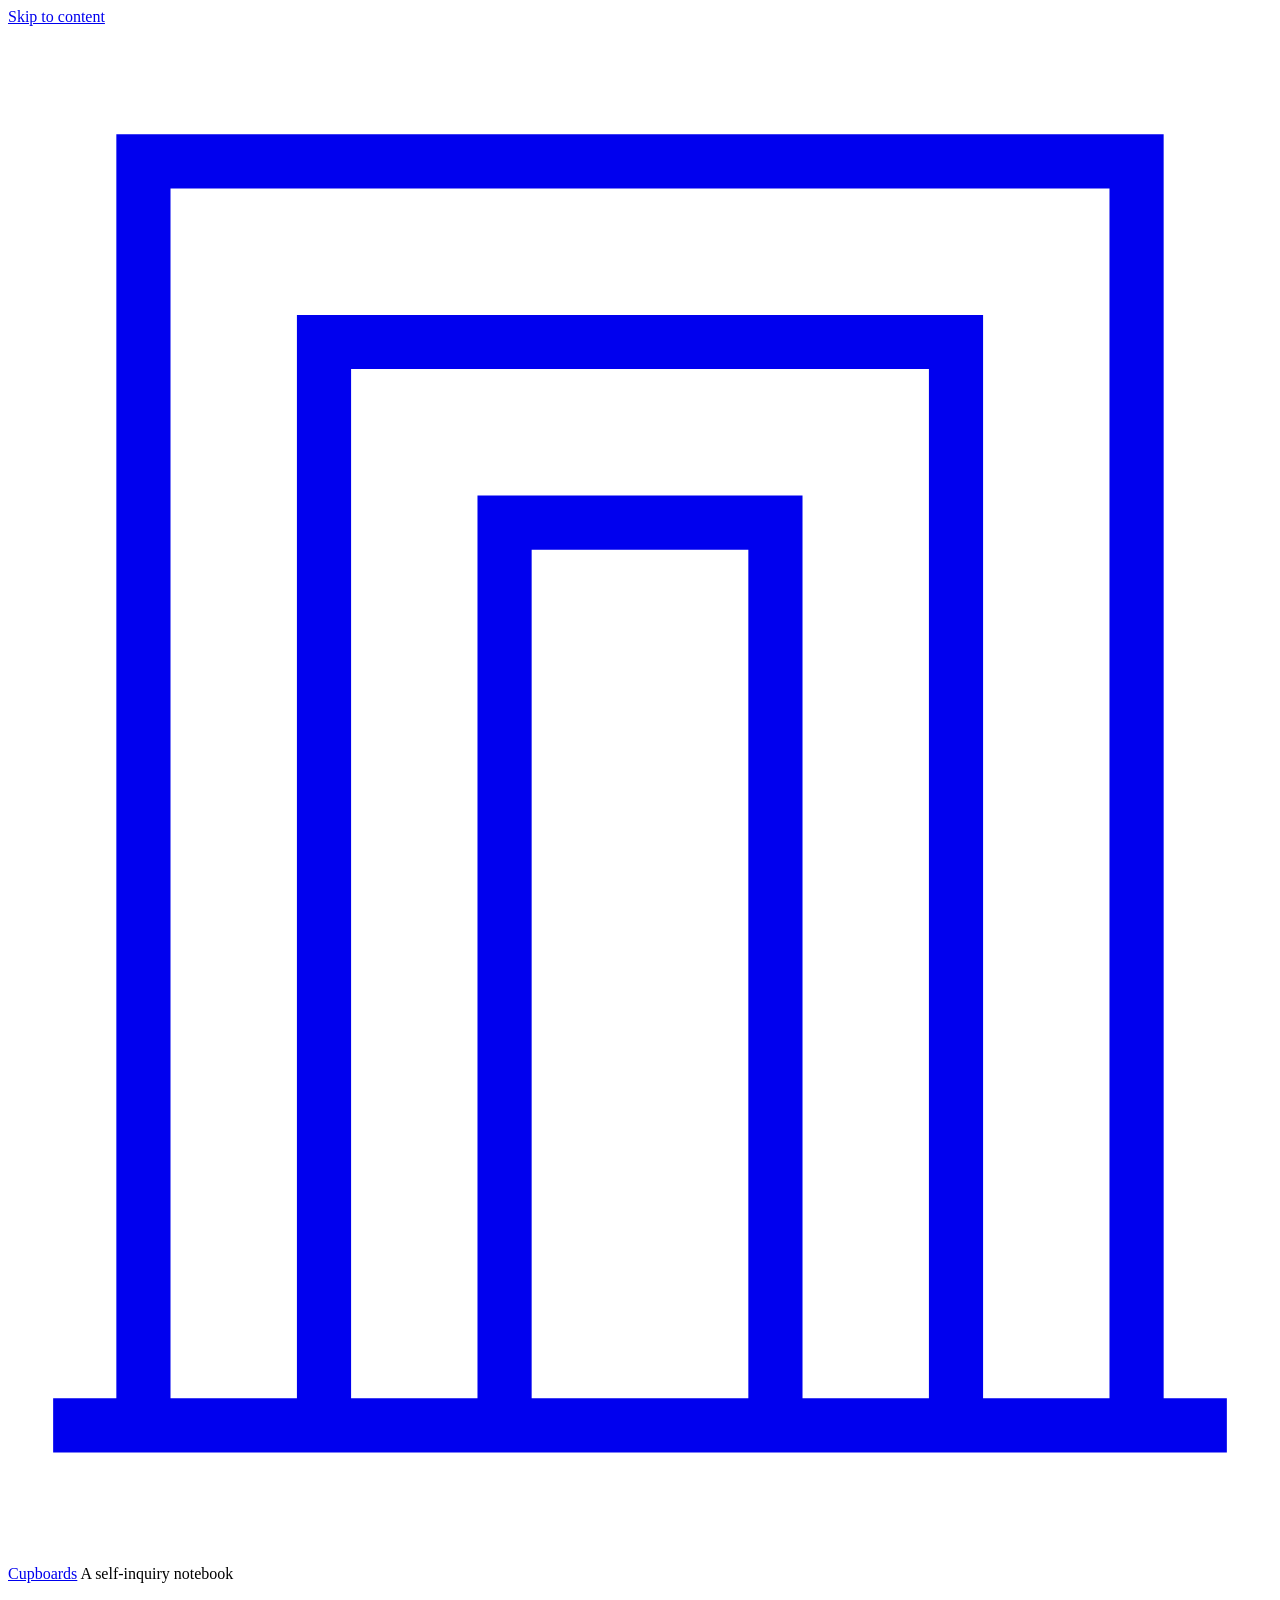
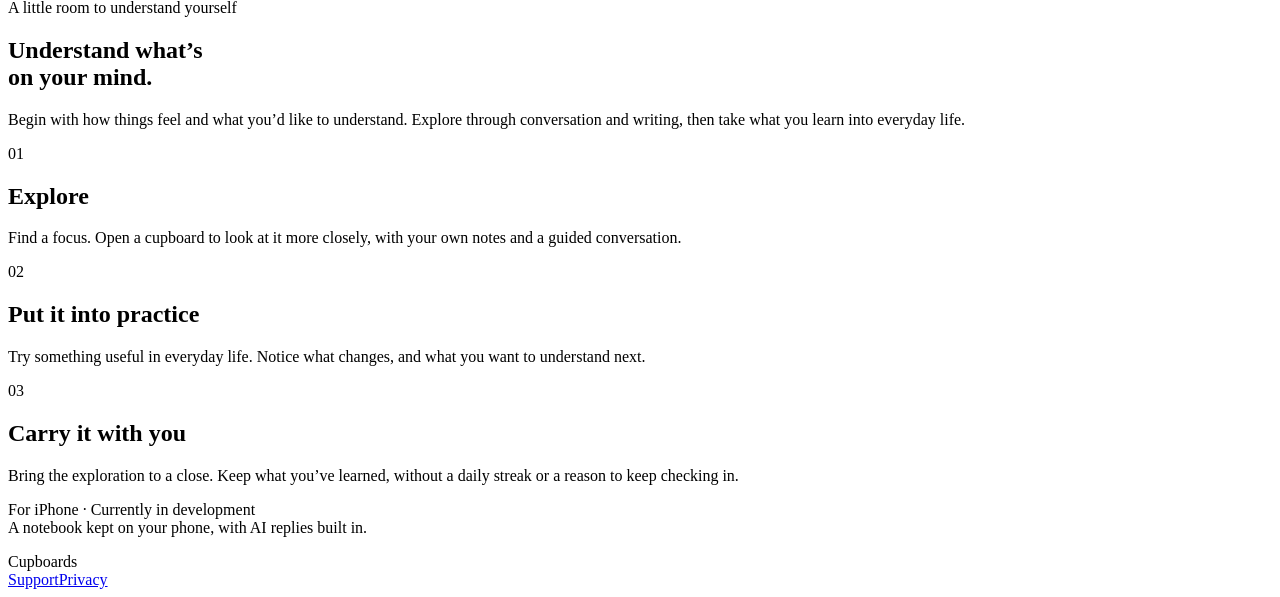
==== index.html @ ccffebcb "docs: describe built-in AI through Firebase instead of own-key providers Privacy, support and landin" ====
<!doctype html>
<html lang="en">
<head>
  <meta charset="utf-8">
  <meta name="viewport" content="width=device-width, initial-scale=1">
  <meta name="robots" content="noindex, nofollow">
  <meta name="description" content="Cupboards is a self-inquiry notebook for exploring what’s on your mind and carrying what you learn into everyday life.">
  <title>Cupboards · A self-inquiry notebook</title>
  <link rel="stylesheet" href="styles.css">
</head>
<body class="landing">
  <a class="skip" href="#main">Skip to content</a>
  <header class="site-header shell">
    <a class="brand" href="index.html" aria-current="page"><svg viewBox="0 0 28 34" fill="none" aria-hidden="true"><path d="M3 31V3h22v28M7 31V7h14v24M11 31V11h6v20M1 31h26" stroke="currentColor" stroke-width="1.2"/></svg>Cupboards</a>
    <span class="small">A self-inquiry notebook</span>
  </header>
  <main id="main" class="shell" tabindex="-1">
    <section class="landing-intro" aria-labelledby="intro-title">
      <p class="eyebrow">A little room to understand yourself</p>
      <h1 id="intro-title">Understand what’s<br>on your mind.</h1>
      <p class="intro">Begin with how things feel and what you’d like to understand. Explore through conversation and writing, then take what you learn into everyday life.</p>
    </section>
    <section class="journey" aria-label="How Cupboards works">
      <div class="steps">
        <div><span class="step-number" aria-hidden="true">01</span><h2>Explore</h2><p>Find a focus. Open a cupboard to look at it more closely, with your own notes and a guided conversation.</p></div>
        <div><span class="step-number" aria-hidden="true">02</span><h2>Put it into practice</h2><p>Try something useful in everyday life. Notice what changes, and what you want to understand next.</p></div>
        <div><span class="step-number" aria-hidden="true">03</span><h2>Carry it with you</h2><p>Bring the exploration to a close. Keep what you’ve learned, without a daily streak or a reason to keep checking in.</p></div>
      </div>
    </section>
    <p class="landing-note">For iPhone · Currently in development<br>A notebook kept on your phone, with AI replies built in.</p>
  </main>
  <footer class="shell">
    <span>Cupboards</span>
    <nav aria-label="Footer"><a href="support.html">Support</a><a href="privacy.html">Privacy</a></nav>
  </footer>
</body>
</html>
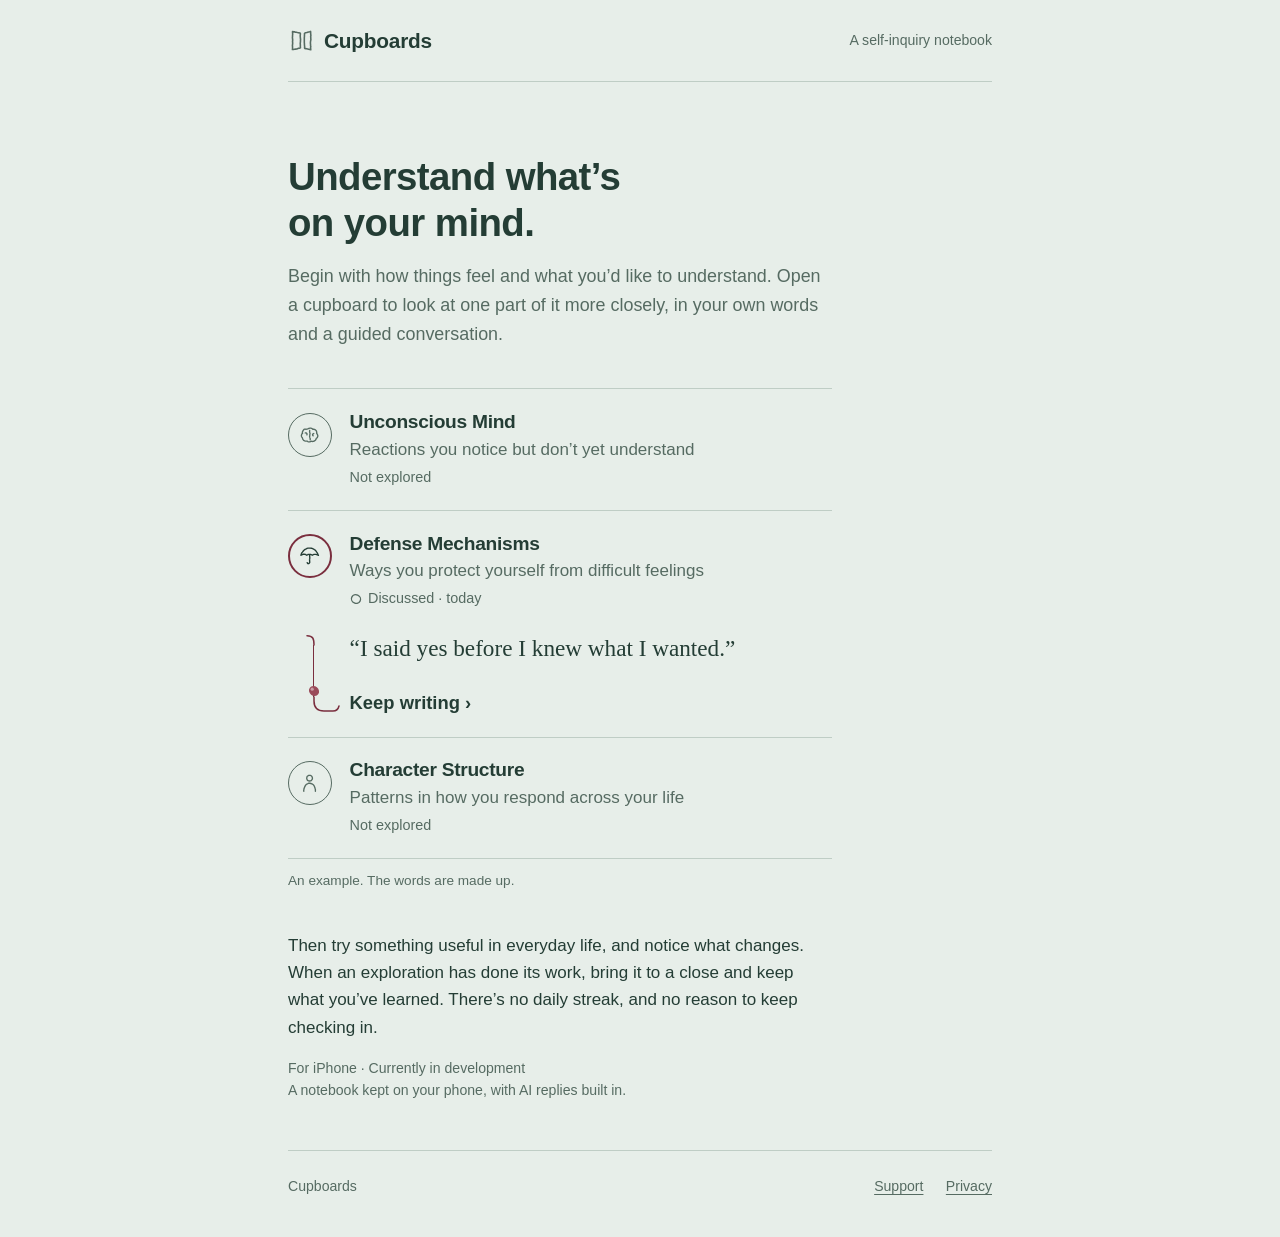
==== commit 6b0677e7: "feat: give the site the app's visual identity The fitted room palette in light and dark, sans semibo" ====
--- a/index.html
+++ b/index.html
@@ -4,6 +4,7 @@
   <meta charset="utf-8">
   <meta name="viewport" content="width=device-width, initial-scale=1">
   <meta name="robots" content="noindex, nofollow">
+  <meta name="color-scheme" content="light dark">
   <meta name="description" content="Cupboards is a self-inquiry notebook for exploring what’s on your mind and carrying what you learn into everyday life.">
   <title>Cupboards · A self-inquiry notebook</title>
   <link rel="stylesheet" href="styles.css">
@@ -11,21 +12,43 @@
 <body class="landing">
   <a class="skip" href="#main">Skip to content</a>
   <header class="site-header shell">
-    <a class="brand" href="index.html" aria-current="page"><svg viewBox="0 0 28 34" fill="none" aria-hidden="true"><path d="M3 31V3h22v28M7 31V7h14v24M11 31V11h6v20M1 31h26" stroke="currentColor" stroke-width="1.2"/></svg>Cupboards</a>
+    <a class="brand" href="index.html" aria-current="page"><svg class="hand " viewBox="0 0 24 24" fill="none" aria-hidden="true"><path d="M4.0,4.0 L4.0,4.9 L4.1,5.9 L4.1,6.8 L4.0,7.5 L4.0,8.4 L3.9,9.3 L4.0,10.2 L4.1,11.2 L4.1,12.1 L4.0,12.9 L4.1,13.8 L4.1,14.8 L4.0,15.6 L3.9,16.4 L4.0,17.3 L4.0,18.2 L4.0,19.1 L3.9,19.9 M4.0,4.0 L5.0,4.3 L5.7,4.3 L6.6,4.6 L7.4,4.7 L8.3,4.9 L9.1,5.0 L10.0,5.2 L10.9,5.6 L10.9,6.6 L10.8,7.4 L10.8,8.3 L10.9,9.3 L11.0,10.2 L11.1,11.2 L11.0,12.1 L11.0,13.0 L10.9,13.8 L10.8,14.6 L10.9,15.6 L10.9,16.6 L10.9,17.4 L11.0,18.4 L10.1,18.7 L9.2,18.8 L8.4,19.1 L7.7,19.4 L6.7,19.5 L5.7,19.6 L4.8,19.8 L3.9,19.9 M19.9,3.9 L20.0,4.9 L20.0,5.8 L20.1,6.7 L20.2,7.7 L20.0,8.4 L20.1,9.4 L20.1,10.3 L20.2,11.2 L20.0,12.0 L19.9,12.8 L19.8,13.6 L19.8,14.5 L19.9,15.4 L19.9,16.4 L20.1,17.4 L19.9,18.2 L20.0,19.1 L20.1,20.1 M19.9,4.0 L19.1,4.2 L18.2,4.4 L17.4,4.6 L16.6,4.9 L15.6,5.0 L14.9,5.4 L14.5,5.9 L14.6,6.9 L14.5,7.7 L14.5,8.6 L14.4,9.4 L14.4,10.3 L14.4,11.2 L14.4,12.1 L14.4,12.9 L14.4,13.8 L14.5,14.8 L14.5,15.7 L14.6,16.7 L14.7,17.6 L14.6,18.4 L14.9,19.0 L15.7,19.1 L16.4,19.2 L17.4,19.4 L18.2,19.6 L19.2,19.9 L20.1,20.1"/></svg>Cupboards</a>
     <span class="small">A self-inquiry notebook</span>
   </header>
   <main id="main" class="shell" tabindex="-1">
     <section class="landing-intro" aria-labelledby="intro-title">
-      <p class="eyebrow">A little room to understand yourself</p>
-      <h1 id="intro-title">Understand what’s<br>on your mind.</h1>
-      <p class="intro">Begin with how things feel and what you’d like to understand. Explore through conversation and writing, then take what you learn into everyday life.</p>
+      <h1 id="intro-title">Understand what’s on your mind.</h1>
+      <p class="intro">Begin with how things feel and what you’d like to understand. Open a cupboard to look at one part of it more closely, in your own words and a guided conversation.</p>
     </section>
-    <section class="journey" aria-label="How Cupboards works">
-      <div class="steps">
-        <div><span class="step-number" aria-hidden="true">01</span><h2>Explore</h2><p>Find a focus. Open a cupboard to look at it more closely, with your own notes and a guided conversation.</p></div>
-        <div><span class="step-number" aria-hidden="true">02</span><h2>Put it into practice</h2><p>Try something useful in everyday life. Notice what changes, and what you want to understand next.</p></div>
-        <div><span class="step-number" aria-hidden="true">03</span><h2>Carry it with you</h2><p>Bring the exploration to a close. Keep what you’ve learned, without a daily streak or a reason to keep checking in.</p></div>
-      </div>
+    <figure class="wall">
+      <ul class="rows">
+        <li class="row">
+          <span class="mark"><svg class="hand " viewBox="0 0 24 24" fill="none" aria-hidden="true"><path d="M8.0,6.4 L7.0,6.4 L6.2,6.7 L5.6,7.4 L5.1,8.1 L4.7,8.9 L4.5,9.8 L4.7,10.7 L4.0,11.2 L3.7,12.2 L3.5,13.0 L3.6,13.8 L3.9,14.6 L4.5,15.2 L4.7,15.9 L4.9,16.7 L5.5,17.5 L6.0,18.1 L6.9,18.5 L7.9,18.8 L8.7,18.7 L9.4,18.7 L10.1,19.2 L11.0,19.5 L12.0,19.6 L12.9,19.3 L13.5,18.8 L14.3,19.0 L15.3,19.1 L16.2,18.9 L17.1,18.6 L17.7,18.0 L18.4,17.4 L18.7,16.5 L19.0,15.8 L19.9,15.3 L20.2,14.4 L20.5,13.6 L20.4,12.6 L20.0,11.7 L19.4,11.0 L19.4,10.2 L19.3,9.2 L19.1,8.4 L18.6,7.7 L17.9,7.1 L17.0,6.6 L16.1,6.4 L15.3,6.5 L14.8,6.0 L14.0,5.5 L13.2,5.3 L12.4,5.3 L11.4,5.5 L10.6,5.9 L9.8,6.2 L9.0,6.4 L8.2,6.6 M12.1,7.8 L12.0,8.8 L12.1,9.7 L12.4,10.6 L12.4,11.3 L12.2,12.0 L12.2,13.0 L12.0,13.8 L12.2,14.7 L12.4,15.5 L12.7,16.5 L12.6,17.3 M7.5,10.3 L8.6,10.4 L9.4,11.3 L9.2,12.2 M16.3,10.9 L15.5,11.2 L15.1,11.9 L15.2,12.7 L15.7,13.3"/></svg></span>
+          <div><h2>Unconscious Mind</h2><p>Reactions you notice but don’t yet understand</p><p class="status">Not explored</p></div>
+        </li>
+        <li class="row open">
+          <span class="mark"><svg class="hand " viewBox="0 0 24 24" fill="none" aria-hidden="true"><path d="M3.1,11.7 L3.3,10.8 L3.6,9.9 L4.0,9.1 L4.6,8.4 L5.1,7.7 L5.7,7.0 L6.3,6.3 L7.0,5.9 L7.7,5.3 L8.6,5.0 L9.3,4.6 L10.2,4.3 L11.2,4.3 L12.1,4.2 L12.8,4.2 L13.8,4.4 L14.6,4.6 L15.6,5.0 L16.2,5.3 L17.1,5.9 L17.7,6.3 L18.2,6.8 L18.8,7.5 L19.2,8.2 L19.9,9.1 L20.3,9.9 L20.7,10.8 L21.1,11.7 M2.9,11.5 L3.8,11.2 L4.6,10.9 L5.4,10.6 L6.4,10.6 L7.2,10.7 L8.0,10.9 L8.9,11.6 L9.8,11.2 L10.5,10.8 L11.6,10.8 L12.4,10.7 L13.4,10.9 L14.3,11.2 L14.9,11.6 L15.8,11.1 L16.5,10.7 L17.5,10.7 L18.5,10.8 L19.5,11.1 L20.3,11.3 L21.2,11.8 M11.9,10.9 L12.0,11.9 L12.1,12.9 L12.2,13.9 L12.2,14.8 L12.1,15.7 L11.9,16.4 L12.1,17.4 L12.1,18.4 L12.1,19.3 L11.5,20.0 L10.8,20.4 L10.0,20.2 L9.5,19.3"/></svg></span>
+          <div><h2>Defense Mechanisms</h2><p>Ways you protect yourself from difficult feelings</p><p class="status"><svg class="bead-outline" viewBox="0 0 12 12" aria-hidden="true"><ellipse cx="6" cy="6" rx="4.6" ry="4.2" transform="rotate(24 6 6)"/></svg>Discussed · today</p></div>
+          <div class="thread" aria-hidden="true">
+            <svg class="thread-top" viewBox="0 0 16 10" width="16" height="10"><path d="M1 .75C7 .75 8 3.75 8 10"/></svg>
+            <span class="thread-line"></span>
+            <svg class="thread-bead" viewBox="-7 -7 14 14" width="14" height="14"><ellipse rx="5.3" ry="4.7" transform="rotate(38)"/><circle cx="-1.8" cy="-1.8" r="1.6"/></svg>
+            <svg class="thread-end" viewBox="0 0 44 16" width="44" height="16"><path d="M8 0V4Q8 14 18 14H27C30 14 32 13 33 9"/></svg>
+          </div>
+          <div class="opening">
+            <p class="words">“I said yes before I knew what I wanted.”</p>
+            <p class="action">Keep writing <span aria-hidden="true">›</span></p>
+          </div>
+        </li>
+        <li class="row">
+          <span class="mark"><svg class="hand " viewBox="0 0 24 24" fill="none" aria-hidden="true"><path d="M12.1,4.5 L12.8,4.5 L13.6,4.9 L14.2,5.4 L14.7,6.3 L14.9,7.2 L14.9,8.1 L14.6,8.8 L14.0,9.5 L13.4,10.1 L12.5,10.3 L11.5,10.3 L10.8,10.2 L10.0,9.8 L9.5,9.2 L9.3,8.5 L9.0,7.6 L9.2,6.7 L9.4,5.8 L10.1,5.2 L10.8,4.7 L11.7,4.6 M6.0,21.0 L5.9,20.0 L6.1,19.2 L6.2,18.2 L6.6,17.5 L6.9,16.6 L7.2,15.8 L7.8,15.0 L8.2,14.2 L8.9,13.6 L9.8,13.3 L10.5,12.9 L11.3,12.6 L12.3,12.7 L13.3,12.9 L14.2,13.3 L15.1,13.7 L15.9,14.3 L16.5,15.0 L16.9,15.8 L17.2,16.5 L17.5,17.3 L17.7,18.2 L18.0,19.2 L18.0,20.1 L18.0,21.0"/></svg></span>
+          <div><h2>Character Structure</h2><p>Patterns in how you respond across your life</p><p class="status">Not explored</p></div>
+        </li>
+      </ul>
+      <figcaption>An example. The words are made up.</figcaption>
+    </figure>
+    <section class="after" aria-label="After exploring">
+      <p>Then try something useful in everyday life, and notice what changes. When an exploration has done its work, bring it to a close and keep what you’ve learned. There’s no daily streak, and no reason to keep checking in.</p>
     </section>
     <p class="landing-note">For iPhone · Currently in development<br>A notebook kept on your phone, with AI replies built in.</p>
   </main>
--- a/styles.css
+++ b/styles.css
@@ -0,0 +1,128 @@
+/* Cupboards: the app's six notebook colors (The fitted room), in both looks. */
+:root {
+  color-scheme: light dark;
+  --paper: #e7eee9;
+  --sheet: #f5f8f5;
+  --ink: #243d35;
+  --muted: #566b62;
+  --rule: #bfcdc5;
+  --thread: #7a2e3e;
+  --bead: #9a4b5a;
+  --corner: 3px;
+  --sans: -apple-system, BlinkMacSystemFont, "SF Pro Text", "Segoe UI", Roboto, sans-serif;
+  --serif: "New York", ui-serif, "Iowan Old Style", "Palatino Linotype", Georgia, serif;
+  font-family: var(--sans);
+  color: var(--ink);
+  background: var(--paper);
+  font-synthesis: none;
+}
+@media (prefers-color-scheme: dark) {
+  :root {
+    --paper: #182a25;
+    --sheet: #22392f;
+    --ink: #e7eee9;
+    --muted: #a9bdb4;
+    --rule: #2e463e;
+    --thread: #e69ab0;
+    --bead: #c77a90;
+    --corner: 12px;
+  }
+}
+* { box-sizing: border-box; }
+body { margin: 0; font-size: 1.0625rem; line-height: 1.6; }
+a { color: var(--ink); text-underline-offset: .22em; overflow-wrap: anywhere; }
+a:hover { text-decoration-thickness: 2px; }
+:focus-visible { outline: 3px solid var(--thread); outline-offset: 4px; border-radius: 2px; }
+.skip { position: absolute; top: -8rem; left: 1rem; background: var(--sheet); padding: .7rem; z-index: 2; }
+.skip:focus { top: 1rem; }
+.shell { width: min(100% - 3rem, 44rem); margin-inline: auto; }
+
+/* Lines drawn by hand in the app, reused as they are. */
+.hand { stroke: currentColor; stroke-width: 1.4; stroke-linecap: round; stroke-linejoin: round; }
+
+.site-header { display: flex; align-items: center; justify-content: space-between; gap: 1rem; padding-block: 1.5rem; border-bottom: 1px solid var(--rule); }
+.brand { display: inline-flex; align-items: center; gap: .55rem; font-size: 1.3rem; font-weight: 600; letter-spacing: -.01em; text-decoration: none; color: var(--ink); }
+.brand .hand { width: 1.7rem; height: 1.7rem; color: var(--muted); flex-shrink: 0; }
+nav { display: flex; flex-wrap: wrap; gap: .3rem 1.4rem; }
+nav a { display: inline-block; padding-block: .6rem; color: var(--muted); }
+nav a[aria-current="page"] { color: var(--ink); text-decoration-thickness: 2px; }
+main { padding-block: 3rem; }
+
+h1, h2, h3 { font-family: var(--sans); font-weight: 600; line-height: 1.2; letter-spacing: -.015em; text-wrap: balance; }
+h1 { font-size: clamp(1.9rem, 5vw, 2.4rem); margin: 0 0 1rem; }
+h2 { font-size: 1.4rem; margin: 0 0 .8rem; }
+h3 { font-size: 1.15rem; margin: 0 0 .6rem; }
+p { margin: 0 0 1rem; }
+p:last-child { margin-bottom: 0; }
+.eyebrow { color: var(--muted); font-size: .95rem; margin: 0 0 .5rem; }
+.intro { font-size: 1.12rem; max-width: 36rem; color: var(--muted); }
+.small { font-size: .88rem; color: var(--muted); }
+
+/* Landing: the wall of cupboards, one of them open. */
+.landing-intro { padding-block: 1.5rem 2.5rem; max-width: 34rem; }
+.wall { margin: 0; max-width: 34rem; }
+.rows { list-style: none; margin: 0; padding: 0; }
+.row { display: grid; grid-template-columns: 2.75rem 1fr; column-gap: 1.1rem; padding-block: 1.3rem; border-top: 1px solid var(--rule); }
+.row:last-child { border-bottom: 1px solid var(--rule); }
+.row h2 { font-size: 1.2rem; margin: 0 0 .15rem; }
+.row p { margin: 0; color: var(--muted); }
+.row .status { font-size: .9rem; margin-top: .2rem; display: flex; align-items: center; gap: .4rem; }
+.mark { width: 2.75rem; height: 2.75rem; border-radius: 50%; border: 1px solid var(--muted); display: grid; place-items: center; color: var(--muted); margin-top: .15rem; }
+.mark .hand { width: 1.45rem; height: 1.45rem; }
+.row.open .mark { border: 2px solid var(--thread); color: var(--ink); }
+.bead-outline { width: .75rem; height: .75rem; fill: none; stroke: var(--muted); stroke-width: 1.3; flex-shrink: 0; }
+
+/* The open cupboard's thread: a bent start, straight down, one turn, a small hook before the action. */
+.thread { grid-column: 1; display: flex; flex-direction: column; align-items: flex-start; justify-self: end; width: 44px; margin: 1.5rem -1.1rem calc(.85rem - 11px) 0; position: relative; }
+.thread svg { display: block; flex-shrink: 0; overflow: visible; }
+.thread path { fill: none; stroke: var(--thread); stroke-width: 1.5; stroke-linecap: round; stroke-linejoin: round; }
+.thread-line { flex: 1; width: 1.5px; margin-left: 7.25px; background: var(--thread); min-height: 1.5rem; }
+.thread-bead { position: absolute; left: 1px; bottom: 15px; }
+.thread-bead ellipse { fill: var(--bead); }
+.thread-bead circle { fill: #fff; fill-opacity: .45; }
+.opening { grid-column: 2; padding: 1.4rem 12% 0 0; }
+.row .opening .words { font-family: var(--serif); font-size: 1.45rem; line-height: 1.3; color: var(--ink); margin-bottom: 1.6rem; }
+.row .opening .action { font-weight: 600; font-size: 1.15rem; line-height: 1.7rem; color: var(--ink); }
+.wall figcaption { font-size: .85rem; color: var(--muted); margin-top: .7rem; }
+.after { max-width: 34rem; padding-block: 2.5rem 1rem; }
+.landing-note { color: var(--muted); font-size: .88rem; max-width: 34rem; }
+
+/* Privacy and support. */
+.reading, .support-page { max-width: 40rem; }
+.section { padding-block: 2.3rem; border-top: 1px solid var(--rule); margin-top: 2rem; }
+.summary { background: var(--sheet); border: 1px solid var(--rule); border-radius: var(--corner); padding: 1.4rem 1.6rem; margin-block: 2rem; }
+.summary ul { padding-left: 1.25rem; margin: 0; }
+.summary li + li { margin-top: .6rem; }
+.toc { margin-block: 1.5rem 2.5rem; display: flex; flex-wrap: wrap; gap: .4rem 1.2rem; font-size: .92rem; }
+.policy section { padding-block: 1.9rem; border-top: 1px solid var(--rule); scroll-margin-top: 1rem; }
+.policy ul { padding-left: 1.3rem; }
+.policy li + li { margin-top: .6rem; }
+code { font-size: .92em; }
+details { border-bottom: 1px solid var(--rule); padding: 1rem 0; }
+summary { cursor: pointer; font-weight: 600; padding: .25rem; }
+details p { margin: .9rem .25rem .3rem; max-width: 38rem; }
+.safety { padding: 1.4rem 0; max-width: 40rem; color: var(--muted); font-size: .92rem; }
+
+footer { border-top: 1px solid var(--rule); padding-block: 1.5rem 2.5rem; display: flex; flex-wrap: wrap; justify-content: space-between; gap: 1rem; font-size: .88rem; color: var(--muted); }
+footer nav { margin-left: auto; }
+footer nav a { padding-block: 0; }
+
+@media (max-width: 640px) {
+  .shell { width: min(100% - 2.5rem, 44rem); }
+  .site-header { flex-wrap: wrap; padding-block: 1rem; }
+  .landing .site-header > .small { font-size: .78rem; }
+  main { padding-block: 2rem; }
+  .landing-intro { padding-block: 1rem 2rem; }
+  .row { column-gap: .9rem; }
+  .thread { margin-right: -.9rem; }
+  .opening { padding-right: 6%; }
+  .row .opening .words { font-size: 1.3rem; }
+  .summary { padding: 1.2rem; }
+}
+@media print {
+  :root { --paper: #fff; --sheet: #fff; --ink: #000; --muted: #333; --rule: #999; --thread: #000; --bead: #000; }
+  .shell { width: 100%; }
+  nav, .skip, .toc { display: none; }
+  main { padding-block: 1rem; }
+  .policy section { break-inside: avoid; }
+}
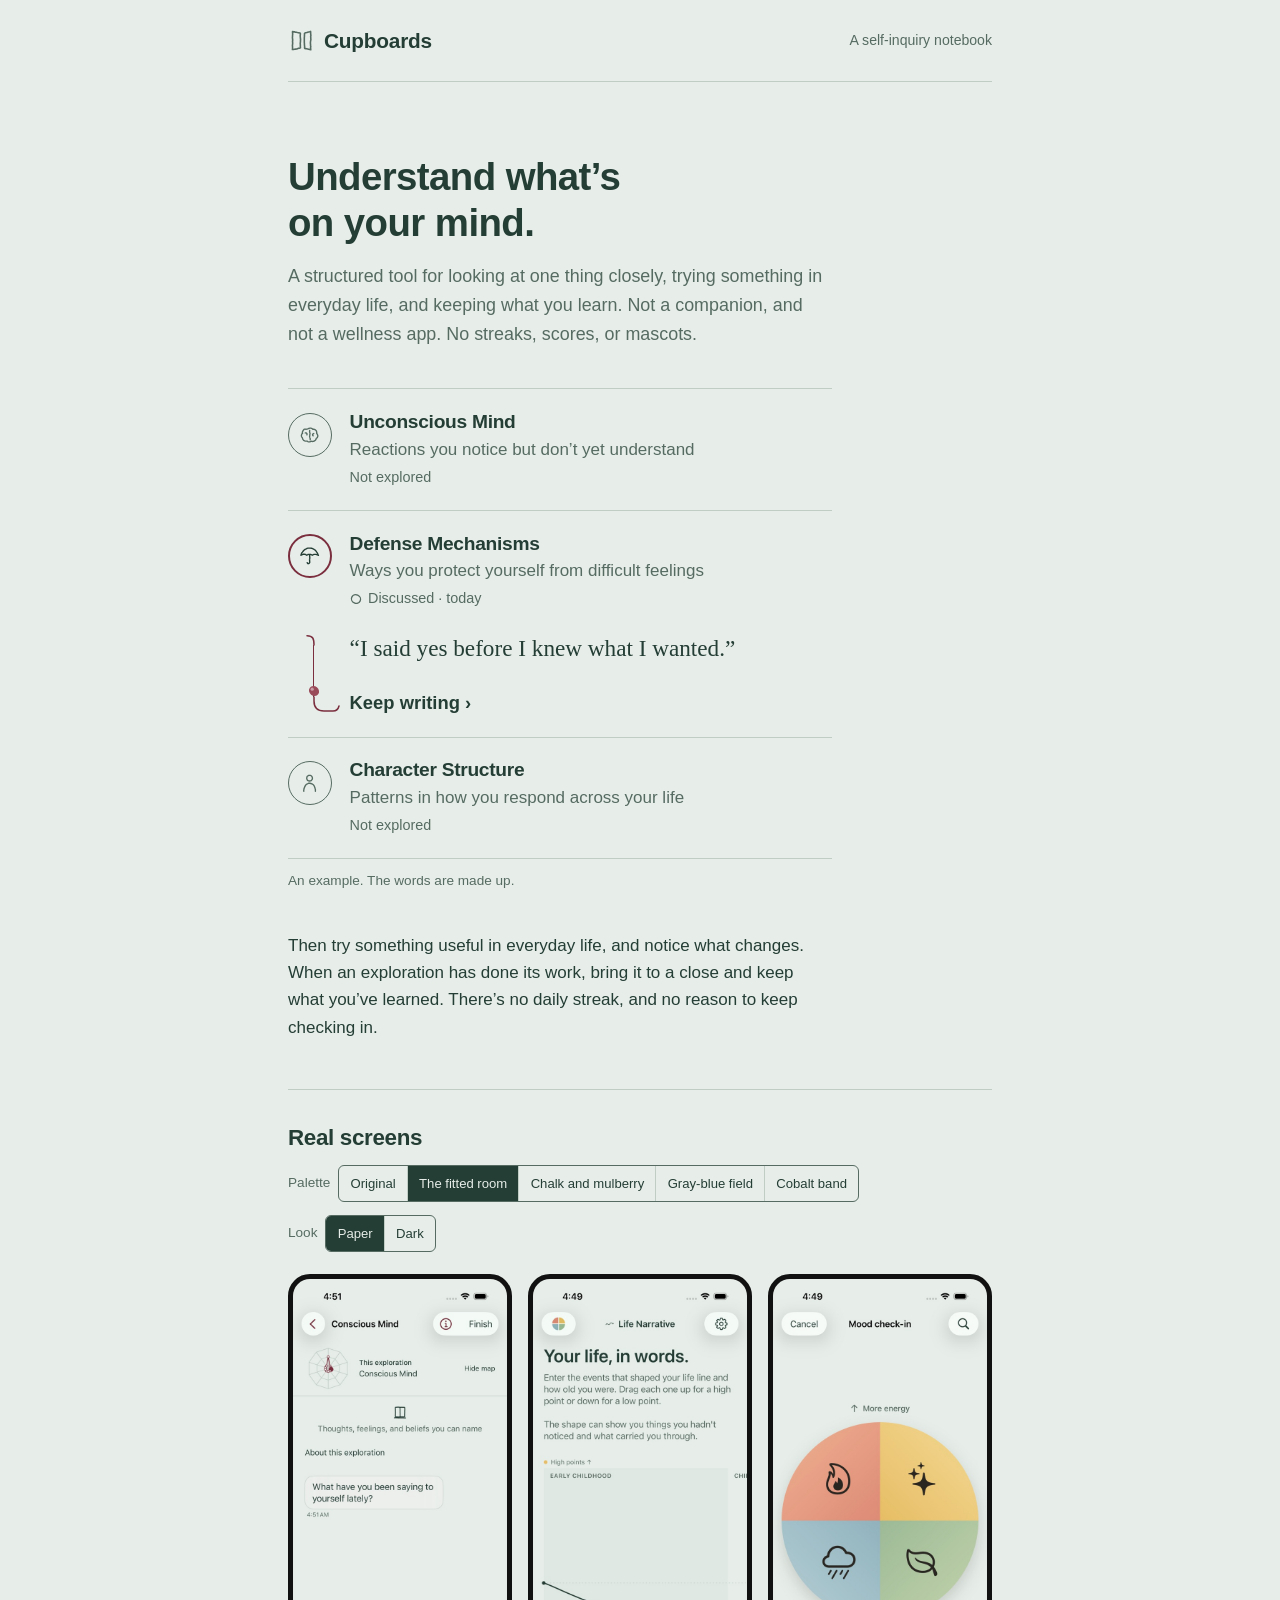
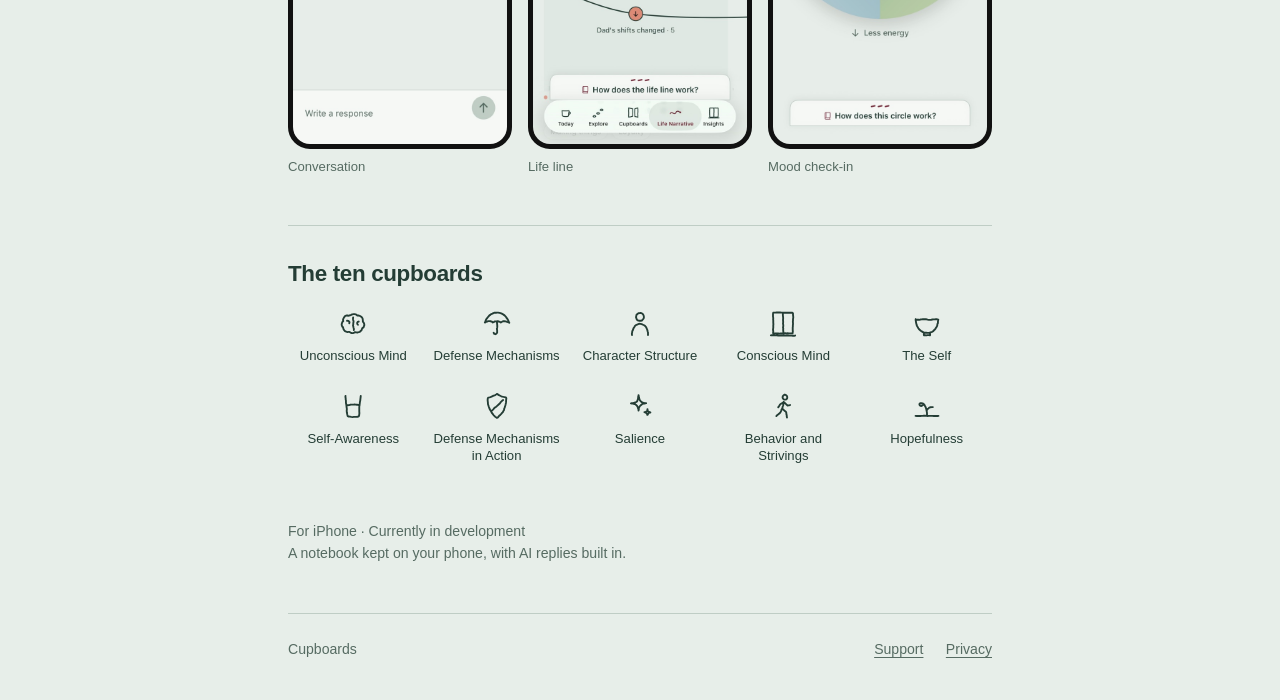
==== commit 121fd60e: "feat: bring pieces of the style guide to the home page The style guide's brand line as the introduct" ====
--- a/index.html
+++ b/index.html
@@ -18,7 +18,7 @@
   <main id="main" class="shell" tabindex="-1">
     <section class="landing-intro" aria-labelledby="intro-title">
       <h1 id="intro-title">Understand what’s on your mind.</h1>
-      <p class="intro">Begin with how things feel and what you’d like to understand. Open a cupboard to look at one part of it more closely, in your own words and a guided conversation.</p>
+      <p class="intro">A structured tool for looking at one thing closely, trying something in everyday life, and keeping what you learn. Not a companion, and not a wellness app. No streaks, scores, or mascots.</p>
     </section>
     <figure class="wall">
       <ul class="rows">
@@ -50,11 +50,39 @@
     <section class="after" aria-label="After exploring">
       <p>Then try something useful in everyday life, and notice what changes. When an exploration has done its work, bring it to a close and keep what you’ve learned. There’s no daily streak, and no reason to keep checking in.</p>
     </section>
+    <section class="screens" aria-labelledby="screens-title">
+      <h2 id="screens-title">Real screens</h2>
+      <div class="switches" id="switches" hidden>
+        <div role="group" aria-label="Palette"><span class="switch-label">Palette</span><span class="seg" id="seg-palette"></span></div>
+        <div role="group" aria-label="Look"><span class="switch-label">Look</span><span class="seg" id="seg-look"><button type="button" data-v="light">Paper</button><button type="button" data-v="dark">Dark</button></span></div>
+      </div>
+      <div class="shots">
+        <figure class="shot"><a href="screens/room-conversation-light.jpg" data-shot="conversation"><picture><source srcset="screens/room-conversation-dark.jpg" media="(prefers-color-scheme: dark)"><img src="screens/room-conversation-light.jpg" width="598" height="1300" loading="lazy" alt="A conversation in the Conscious Mind cupboard."></picture></a><figcaption>Conversation</figcaption></figure>
+        <figure class="shot"><a href="screens/room-lifeline-light.jpg" data-shot="lifeline"><picture><source srcset="screens/room-lifeline-dark.jpg" media="(prefers-color-scheme: dark)"><img src="screens/room-lifeline-light.jpg" width="598" height="1300" loading="lazy" alt="The life line in Life Narrative, with one moment placed below the middle."></picture></a><figcaption>Life line</figcaption></figure>
+        <figure class="shot"><a href="screens/room-mood-light.jpg" data-shot="mood"><picture><source srcset="screens/room-mood-dark.jpg" media="(prefers-color-scheme: dark)"><img src="screens/room-mood-light.jpg" width="598" height="1300" loading="lazy" alt="The mood check-in circle, in four colored quarters."></picture></a><figcaption>Mood check-in</figcaption></figure>
+      </div>
+    </section>
+    <section class="cupboards" aria-labelledby="cupboards-title">
+      <h2 id="cupboards-title">The ten cupboards</h2>
+      <ul class="icons">
+        <li><svg class="hand" viewBox="0 0 24 24" fill="none" aria-hidden="true"><path d="M8.0,6.4 L7.0,6.4 L6.2,6.7 L5.6,7.4 L5.1,8.1 L4.7,8.9 L4.5,9.8 L4.7,10.7 L4.0,11.2 L3.7,12.2 L3.5,13.0 L3.6,13.8 L3.9,14.6 L4.5,15.2 L4.7,15.9 L4.9,16.7 L5.5,17.5 L6.0,18.1 L6.9,18.5 L7.9,18.8 L8.7,18.7 L9.4,18.7 L10.1,19.2 L11.0,19.5 L12.0,19.6 L12.9,19.3 L13.5,18.8 L14.3,19.0 L15.3,19.1 L16.2,18.9 L17.1,18.6 L17.7,18.0 L18.4,17.4 L18.7,16.5 L19.0,15.8 L19.9,15.3 L20.2,14.4 L20.5,13.6 L20.4,12.6 L20.0,11.7 L19.4,11.0 L19.4,10.2 L19.3,9.2 L19.1,8.4 L18.6,7.7 L17.9,7.1 L17.0,6.6 L16.1,6.4 L15.3,6.5 L14.8,6.0 L14.0,5.5 L13.2,5.3 L12.4,5.3 L11.4,5.5 L10.6,5.9 L9.8,6.2 L9.0,6.4 L8.2,6.6 M12.1,7.8 L12.0,8.8 L12.1,9.7 L12.4,10.6 L12.4,11.3 L12.2,12.0 L12.2,13.0 L12.0,13.8 L12.2,14.7 L12.4,15.5 L12.7,16.5 L12.6,17.3 M7.5,10.3 L8.6,10.4 L9.4,11.3 L9.2,12.2 M16.3,10.9 L15.5,11.2 L15.1,11.9 L15.2,12.7 L15.7,13.3"/></svg><span>Unconscious Mind</span></li>
+        <li><svg class="hand" viewBox="0 0 24 24" fill="none" aria-hidden="true"><path d="M3.1,11.7 L3.3,10.8 L3.6,9.9 L4.0,9.1 L4.6,8.4 L5.1,7.7 L5.7,7.0 L6.3,6.3 L7.0,5.9 L7.7,5.3 L8.6,5.0 L9.3,4.6 L10.2,4.3 L11.2,4.3 L12.1,4.2 L12.8,4.2 L13.8,4.4 L14.6,4.6 L15.6,5.0 L16.2,5.3 L17.1,5.9 L17.7,6.3 L18.2,6.8 L18.8,7.5 L19.2,8.2 L19.9,9.1 L20.3,9.9 L20.7,10.8 L21.1,11.7 M2.9,11.5 L3.8,11.2 L4.6,10.9 L5.4,10.6 L6.4,10.6 L7.2,10.7 L8.0,10.9 L8.9,11.6 L9.8,11.2 L10.5,10.8 L11.6,10.8 L12.4,10.7 L13.4,10.9 L14.3,11.2 L14.9,11.6 L15.8,11.1 L16.5,10.7 L17.5,10.7 L18.5,10.8 L19.5,11.1 L20.3,11.3 L21.2,11.8 M11.9,10.9 L12.0,11.9 L12.1,12.9 L12.2,13.9 L12.2,14.8 L12.1,15.7 L11.9,16.4 L12.1,17.4 L12.1,18.4 L12.1,19.3 L11.5,20.0 L10.8,20.4 L10.0,20.2 L9.5,19.3"/></svg><span>Defense Mechanisms</span></li>
+        <li><svg class="hand" viewBox="0 0 24 24" fill="none" aria-hidden="true"><path d="M12.1,4.5 L12.8,4.5 L13.6,4.9 L14.2,5.4 L14.7,6.3 L14.9,7.2 L14.9,8.1 L14.6,8.8 L14.0,9.5 L13.4,10.1 L12.5,10.3 L11.5,10.3 L10.8,10.2 L10.0,9.8 L9.5,9.2 L9.3,8.5 L9.0,7.6 L9.2,6.7 L9.4,5.8 L10.1,5.2 L10.8,4.7 L11.7,4.6 M6.0,21.0 L5.9,20.0 L6.1,19.2 L6.2,18.2 L6.6,17.5 L6.9,16.6 L7.2,15.8 L7.8,15.0 L8.2,14.2 L8.9,13.6 L9.8,13.3 L10.5,12.9 L11.3,12.6 L12.3,12.7 L13.3,12.9 L14.2,13.3 L15.1,13.7 L15.9,14.3 L16.5,15.0 L16.9,15.8 L17.2,16.5 L17.5,17.3 L17.7,18.2 L18.0,19.2 L18.0,20.1 L18.0,21.0"/></svg><span>Character Structure</span></li>
+        <li><svg class="hand" viewBox="0 0 24 24" fill="none" aria-hidden="true"><path d="M4.7,4.3 L5.5,4.2 L6.3,4.2 L7.2,4.1 L8.0,4.0 L9.0,4.1 L9.8,4.0 L10.9,4.2 L11.8,4.2 L12.8,4.3 L13.7,4.3 L14.6,4.2 L15.5,4.3 L16.5,4.3 L17.4,4.3 L18.3,4.3 L19.1,4.3 L19.5,4.8 L19.5,5.7 L19.6,6.7 L19.7,7.7 L19.6,8.5 L19.5,9.3 L19.5,10.2 L19.4,11.1 L19.5,12.0 L19.5,12.9 L19.4,13.8 L19.4,14.6 L19.3,15.4 L19.3,16.4 L19.3,17.3 L19.4,18.3 L19.3,19.1 L19.2,19.8 L18.2,19.8 L17.3,19.8 L16.4,19.8 L15.4,19.7 L14.6,19.8 L13.6,19.7 L12.8,19.8 L11.8,19.7 L11.1,19.8 L10.2,19.9 L9.4,20.0 L8.4,19.9 L7.4,19.8 L6.6,19.8 L5.7,19.8 L4.6,19.7 L4.6,19.0 L4.7,18.2 L4.5,17.2 L4.6,16.3 L4.7,15.5 L4.7,14.6 L4.7,13.7 L4.8,12.9 L4.7,11.9 L4.7,11.0 L4.7,10.1 L4.6,9.1 L4.7,8.3 L4.5,7.2 L4.5,6.3 L4.5,5.4 L4.6,4.6 M12.1,4.3 L11.9,5.1 L11.9,6.0 L12.0,7.0 L12.1,8.0 L12.1,8.9 L12.0,9.7 L12.1,10.7 L12.1,11.7 L12.0,12.5 L12.2,13.5 L12.2,14.4 L12.0,15.2 L12.2,16.3 L12.1,17.1 L12.2,18.1 L12.3,19.1 L12.2,19.9 M2.9,21.3 L3.7,21.2 L4.5,21.2 L5.4,21.2 L6.4,21.3 L7.3,21.2 L8.4,21.4 L9.4,21.5 L10.3,21.5 L11.1,21.4 L12.0,21.4 L12.9,21.4 L13.9,21.5 L14.7,21.4 L15.7,21.4 L16.6,21.5 L17.5,21.5 L18.5,21.5 L19.4,21.6 L20.3,21.6 L21.1,21.4"/></svg><span>Conscious Mind</span></li>
+        <li><svg class="hand" viewBox="0 0 24 24" fill="none" aria-hidden="true"><path d="M3.6,9.2 L4.5,9.6 L5.3,9.6 L6.2,9.6 L7.0,9.4 L8.0,9.3 L8.9,9.2 L9.8,9.1 L10.8,9.2 L11.6,9.2 L12.5,9.5 L13.4,9.7 L14.3,9.7 L15.0,9.6 L15.9,9.4 L16.8,9.3 L17.8,9.3 L18.6,9.2 L19.6,9.2 L20.5,9.5 M3.5,9.1 L3.5,9.9 L3.7,10.9 L3.8,11.8 L4.0,12.6 L4.2,13.4 L4.5,14.3 L5.1,15.2 L5.5,15.9 L5.9,16.5 L6.7,17.3 L7.3,17.8 L8.1,18.3 L9.0,18.9 L9.7,19.1 L10.6,19.3 L11.4,19.3 L12.4,19.4 L13.3,19.4 L14.3,19.3 L15.1,18.9 L15.9,18.6 L16.7,18.1 L17.2,17.5 L17.9,16.9 L18.4,16.2 L18.9,15.4 L19.4,14.6 L19.7,13.8 L19.8,12.8 L20.2,12.1 L20.2,11.2 L20.3,10.2 L20.5,9.5 M9.7,19.3 L9.6,20.2 L9.7,21.2 L10.5,21.1 L11.6,21.3 L12.4,21.1 L13.3,21.1 L14.3,21.2 L14.3,20.3 L14.2,19.4"/></svg><span>The Self</span></li>
+        <li><svg class="hand" viewBox="0 0 24 24" fill="none" aria-hidden="true"><path d="M6.4,4.4 L6.3,5.2 L6.5,6.2 L6.5,7.0 L6.7,8.0 L6.7,8.8 L6.7,9.6 L6.9,10.7 L7.2,11.7 L7.1,12.5 L7.3,13.5 L7.4,14.3 L7.3,15.1 L7.3,15.9 L7.4,16.9 L7.6,17.9 L7.8,18.8 L8.0,19.6 L8.8,19.9 L9.6,20.0 L10.7,20.2 L11.7,20.3 L12.5,20.2 L13.5,20.2 L14.5,20.2 L15.4,20.1 L16.3,19.8 L16.6,19.1 L16.7,18.2 L16.8,17.3 L16.7,16.2 L16.7,15.3 L16.7,14.3 L16.7,13.4 L16.7,12.4 L16.9,11.6 L17.0,10.7 L17.1,9.8 L17.2,8.9 L17.4,8.1 L17.5,7.2 L17.6,6.3 L17.7,5.5 L17.8,4.5 M7.0,11.6 L8.0,11.4 L9.0,11.3 L9.8,11.1 L10.6,11.0 L11.5,11.0 L12.5,11.0 L13.2,10.9 L14.1,11.0 L15.0,11.1 L15.9,11.2 L16.7,11.5"/></svg><span>Self-Awareness</span></li>
+        <li><svg class="hand" viewBox="0 0 24 24" fill="none" aria-hidden="true"><path d="M11.9,2.9 L12.6,3.3 L13.5,3.9 L14.4,4.3 L15.2,4.7 L16.0,5.0 L16.9,5.2 L17.7,5.3 L18.6,5.5 L19.0,6.2 L18.9,7.0 L18.8,7.9 L18.8,8.8 L18.7,9.7 L18.5,10.6 L18.3,11.4 L18.0,12.3 L17.8,13.2 L17.4,14.0 L17.3,15.0 L16.8,15.7 L16.4,16.6 L15.8,17.2 L15.2,17.9 L14.6,18.5 L13.9,19.1 L13.3,19.8 L12.7,20.5 L11.9,20.9 L11.3,20.5 L10.6,20.0 L10.0,19.4 L9.4,18.8 L8.9,18.1 L8.3,17.4 L7.9,16.7 L7.5,15.9 L6.9,15.0 L6.4,14.1 L6.1,13.2 L5.8,12.4 L5.5,11.4 L5.2,10.5 L5.2,9.7 L5.1,8.8 L5.0,7.9 L5.0,7.0 L5.1,6.3 L5.4,5.7 L6.3,5.5 L7.1,5.3 L7.9,5.0 L8.7,4.6 L9.4,4.2 L10.4,4.0 L11.1,3.5 M8.1,15.5 L8.8,14.9 L9.4,14.3 L9.9,13.6 L10.7,13.0 L11.4,12.5 L12.1,11.9 L12.8,11.3 L13.4,10.7 L14.1,10.1 L14.6,9.3 L15.2,8.7 L15.8,8.1 L16.6,7.5"/></svg><span>Defense Mechanisms in Action</span></li>
+        <li><svg class="hand" viewBox="0 0 24 24" fill="none" aria-hidden="true"><path d="M10.9,3.9 L11.1,4.9 L11.2,5.7 L11.5,6.6 L11.8,7.5 L12.3,8.2 L13.0,8.9 L13.7,9.3 L14.6,9.6 L15.3,9.7 L16.2,9.8 L16.6,9.9 L15.8,10.1 L14.9,10.2 L13.9,10.4 L13.3,10.9 L12.6,11.5 L11.9,12.1 L11.5,12.8 L11.1,13.6 L11.1,14.6 L10.9,15.5 L10.9,15.5 L10.9,14.7 L10.5,13.7 L10.3,12.9 L9.9,12.1 L9.4,11.4 L8.6,10.8 L7.8,10.5 L6.8,10.2 L6.1,10.2 L5.2,10.0 L5.7,9.9 L6.7,9.9 L7.5,9.6 L8.4,9.4 L9.2,9.0 L9.9,8.4 L10.2,7.5 L10.5,6.6 L10.6,5.7 L10.7,4.8 L11.0,4.0 M17.6,14.4 L17.7,15.3 L18.0,16.0 L18.8,16.5 L19.8,16.8 L19.5,17.0 L18.5,17.2 L18.0,18.0 L17.6,18.7 L17.5,18.7 L17.3,17.9 L16.6,17.1 L15.8,16.8 L15.3,16.6 L16.1,16.4 L17.1,16.1 L17.5,15.4 L17.6,14.4"/></svg><span>Salience</span></li>
+        <li><svg class="hand" viewBox="0 0 24 24" fill="none" aria-hidden="true"><path d="M13.3,3.5 L14.3,3.9 L14.9,4.4 L15.2,5.3 L15.1,6.3 L14.5,7.0 L13.6,7.2 L12.8,7.2 L12.0,6.5 L11.7,5.7 L11.8,4.8 L12.3,4.1 L13.0,3.6 M12.7,9.1 L12.4,9.8 L12.3,10.7 L12.1,11.6 L11.8,12.4 L11.6,13.2 L11.5,14.1 M11.5,14.1 L12.1,14.6 L12.9,15.3 L13.4,15.8 L14.2,16.4 L14.5,17.1 L14.5,17.9 L14.8,18.9 L14.8,19.7 L15.0,20.6 M11.4,14.0 L10.9,14.7 L10.6,15.6 L10.2,16.5 L9.7,17.2 L9.0,17.8 L8.3,18.4 L7.6,18.9 L7.0,19.6 M12.5,8.9 L13.3,9.6 L14.1,10.4 L14.8,11.1 L15.4,11.6 L16.4,11.5 L17.3,11.3 M12.6,9.0 L11.9,9.5 L11.2,9.9 L10.5,10.3 L9.8,10.8 L9.4,11.6 L8.9,12.3 L8.4,13.0"/></svg><span>Behavior and Strivings</span></li>
+        <li><svg class="hand" viewBox="0 0 24 24" fill="none" aria-hidden="true"><path d="M3.4,19.4 L4.4,19.5 L5.3,19.5 L6.3,19.5 L7.1,19.5 L8.0,19.4 L8.8,19.4 L9.6,19.3 L10.4,19.2 L11.5,19.4 L12.6,19.5 L13.3,19.4 L14.2,19.4 L15.1,19.4 L16.0,19.4 L17.1,19.5 L17.9,19.4 L18.9,19.5 L19.9,19.5 L20.6,19.4 M12.0,19.4 L12.0,18.5 L12.0,17.6 L11.9,16.6 L11.7,15.6 L11.5,14.7 L11.3,13.8 L11.0,12.9 L10.5,12.0 L10.1,11.2 L9.4,10.4 M9.5,10.5 L8.7,10.0 L7.8,9.8 L6.8,9.9 L6.3,10.6 L6.6,11.6 L7.4,12.0 L8.2,11.8 L9.0,11.3 L9.7,10.7 M11.9,15.1 L12.4,14.3 L13.1,13.8 L13.7,13.2 L14.7,12.9 L15.6,12.8 L16.4,12.8"/></svg><span>Hopefulness</span></li>
+      </ul>
+    </section>
     <p class="landing-note">For iPhone · Currently in development<br>A notebook kept on your phone, with AI replies built in.</p>
   </main>
   <footer class="shell">
     <span>Cupboards</span>
     <nav aria-label="Footer"><a href="support.html">Support</a><a href="privacy.html">Privacy</a></nav>
   </footer>
+  <script src="site.js" defer></script>
 </body>
 </html>
--- a/styles.css
+++ b/styles.css
@@ -83,13 +83,33 @@
 .opening { grid-column: 2; padding: 1.4rem 12% 0 0; }
 .row .opening .words { font-family: var(--serif); font-size: 1.45rem; line-height: 1.3; color: var(--ink); margin-bottom: 1.6rem; }
 .row .opening .action { font-weight: 600; font-size: 1.15rem; line-height: 1.7rem; color: var(--ink); }
+/* From the style guide: the palette and look switch, real screens, and the ten cupboards. */
+.screens, .cupboards { border-top: 1px solid var(--rule); padding-block: 2.2rem 1rem; margin-top: 2rem; }
+.switches { display: flex; flex-wrap: wrap; gap: .8rem 1.4rem; margin-bottom: 1.4rem; font-size: .85rem; }
+.switches[hidden] { display: none; }
+.switches > div { display: flex; flex-wrap: wrap; align-items: center; gap: .5rem; }
+.switch-label { color: var(--muted); }
+.seg { display: inline-flex; flex-wrap: wrap; border: 1px solid var(--muted); border-radius: 6px; overflow: hidden; }
+.seg button { border: 0; background: transparent; color: var(--ink); padding: .5rem .7rem; font: 500 .82rem var(--sans); cursor: pointer; min-height: 2.2rem; }
+.seg button + button { border-left: 1px solid var(--rule); }
+.seg button[aria-pressed="true"] { background: var(--ink); color: var(--paper); }
+.seg button:focus-visible { outline-offset: -3px; }
+.shots { display: grid; grid-template-columns: repeat(3, 1fr); gap: 1rem; }
+.shot { margin: 0; }
+.shot a { display: block; border: 5px solid #111; border-radius: 22px; overflow: hidden; background: #111; }
+.shot img { display: block; width: 100%; height: auto; }
+.shot figcaption { font-size: .82rem; color: var(--muted); margin-top: .4rem; }
+.icons { list-style: none; margin: 1.2rem 0 0; padding: 0; display: grid; grid-template-columns: repeat(5, 1fr); gap: 1.6rem .8rem; }
+.icons li { display: flex; flex-direction: column; align-items: center; gap: .5rem; text-align: center; font-size: .82rem; line-height: 1.3; color: var(--ink); }
+.icons .hand { width: 2rem; height: 2rem; color: var(--ink); }
 .wall figcaption { font-size: .85rem; color: var(--muted); margin-top: .7rem; }
 .after { max-width: 34rem; padding-block: 2.5rem 1rem; }
-.landing-note { color: var(--muted); font-size: .88rem; max-width: 34rem; }
+.landing-note { color: var(--muted); font-size: .88rem; max-width: 34rem; margin-top: 2.5rem; }
 
 /* Privacy and support. */
 .reading, .support-page { max-width: 40rem; }
-.section { padding-block: 2.3rem; border-top: 1px solid var(--rule); margin-top: 2rem; }
+.section { padding-block: 2rem; border-top: 1px solid var(--rule); margin-top: 2rem; }
+.section + .section { margin-top: 0; }
 .summary { background: var(--sheet); border: 1px solid var(--rule); border-radius: var(--corner); padding: 1.4rem 1.6rem; margin-block: 2rem; }
 .summary ul { padding-left: 1.25rem; margin: 0; }
 .summary li + li { margin-top: .6rem; }
@@ -99,6 +119,7 @@
 .policy li + li { margin-top: .6rem; }
 code { font-size: .92em; }
 details { border-bottom: 1px solid var(--rule); padding: 1rem 0; }
+.section details:last-child { border-bottom: 0; padding-bottom: 0; }
 summary { cursor: pointer; font-weight: 600; padding: .25rem; }
 details p { margin: .9rem .25rem .3rem; max-width: 38rem; }
 .safety { padding: 1.4rem 0; max-width: 40rem; color: var(--muted); font-size: .92rem; }
@@ -118,6 +139,9 @@
   .opening { padding-right: 6%; }
   .row .opening .words { font-size: 1.3rem; }
   .summary { padding: 1.2rem; }
+  .shots { gap: .6rem; }
+  .shot a { border-width: 3px; border-radius: 14px; }
+  .icons { grid-template-columns: repeat(2, 1fr); }
 }
 @media print {
   :root { --paper: #fff; --sheet: #fff; --ink: #000; --muted: #333; --rule: #999; --thread: #000; --bead: #000; }
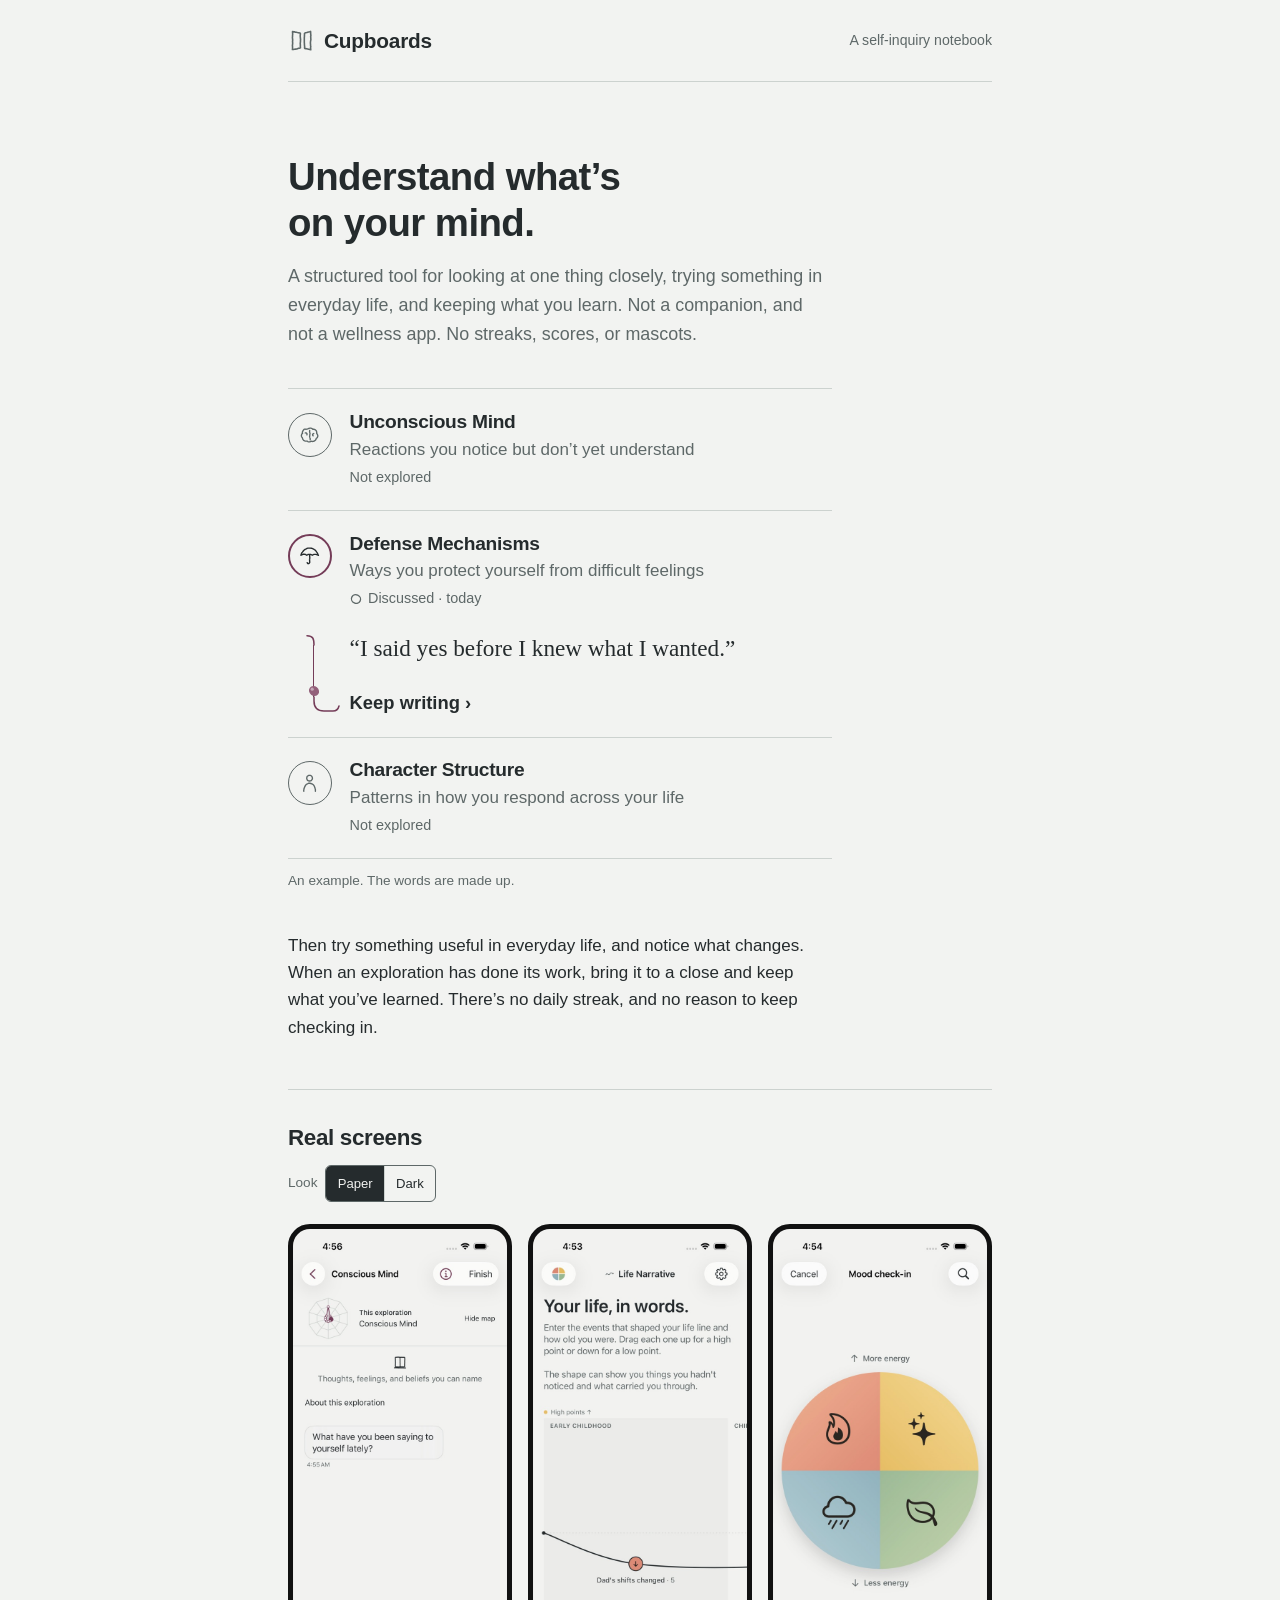
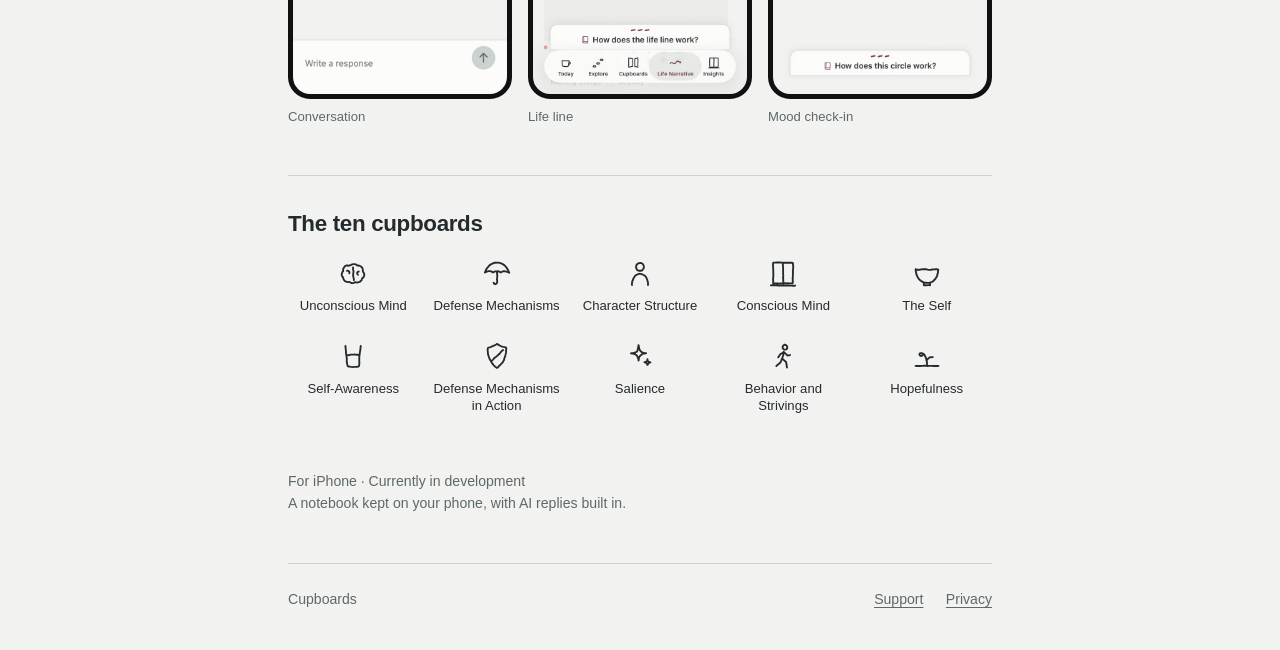
==== commit a0f3ba3a: "feat: Chalk and mulberry for the site, with Paper and Dark only The palette switch is gone. The site" ====
--- a/index.html
+++ b/index.html
@@ -53,13 +53,12 @@
     <section class="screens" aria-labelledby="screens-title">
       <h2 id="screens-title">Real screens</h2>
       <div class="switches" id="switches" hidden>
-        <div role="group" aria-label="Palette"><span class="switch-label">Palette</span><span class="seg" id="seg-palette"></span></div>
         <div role="group" aria-label="Look"><span class="switch-label">Look</span><span class="seg" id="seg-look"><button type="button" data-v="light">Paper</button><button type="button" data-v="dark">Dark</button></span></div>
       </div>
       <div class="shots">
-        <figure class="shot"><a href="screens/room-conversation-light.jpg" data-shot="conversation"><picture><source srcset="screens/room-conversation-dark.jpg" media="(prefers-color-scheme: dark)"><img src="screens/room-conversation-light.jpg" width="598" height="1300" loading="lazy" alt="A conversation in the Conscious Mind cupboard."></picture></a><figcaption>Conversation</figcaption></figure>
-        <figure class="shot"><a href="screens/room-lifeline-light.jpg" data-shot="lifeline"><picture><source srcset="screens/room-lifeline-dark.jpg" media="(prefers-color-scheme: dark)"><img src="screens/room-lifeline-light.jpg" width="598" height="1300" loading="lazy" alt="The life line in Life Narrative, with one moment placed below the middle."></picture></a><figcaption>Life line</figcaption></figure>
-        <figure class="shot"><a href="screens/room-mood-light.jpg" data-shot="mood"><picture><source srcset="screens/room-mood-dark.jpg" media="(prefers-color-scheme: dark)"><img src="screens/room-mood-light.jpg" width="598" height="1300" loading="lazy" alt="The mood check-in circle, in four colored quarters."></picture></a><figcaption>Mood check-in</figcaption></figure>
+        <figure class="shot"><a href="screens/chalk-conversation-light.jpg" data-shot="conversation"><picture><source srcset="screens/chalk-conversation-dark.jpg" media="(prefers-color-scheme: dark)"><img src="screens/chalk-conversation-light.jpg" width="598" height="1300" loading="lazy" alt="A conversation in the Conscious Mind cupboard."></picture></a><figcaption>Conversation</figcaption></figure>
+        <figure class="shot"><a href="screens/chalk-lifeline-light.jpg" data-shot="lifeline"><picture><source srcset="screens/chalk-lifeline-dark.jpg" media="(prefers-color-scheme: dark)"><img src="screens/chalk-lifeline-light.jpg" width="598" height="1300" loading="lazy" alt="The life line in Life Narrative, with one moment placed below the middle."></picture></a><figcaption>Life line</figcaption></figure>
+        <figure class="shot"><a href="screens/chalk-mood-light.jpg" data-shot="mood"><picture><source srcset="screens/chalk-mood-dark.jpg" media="(prefers-color-scheme: dark)"><img src="screens/chalk-mood-light.jpg" width="598" height="1300" loading="lazy" alt="The mood check-in circle, in four colored quarters."></picture></a><figcaption>Mood check-in</figcaption></figure>
       </div>
     </section>
     <section class="cupboards" aria-labelledby="cupboards-title">
--- a/styles.css
+++ b/styles.css
@@ -1,13 +1,13 @@
-/* Cupboards: the app's six notebook colors (The fitted room), in both looks. */
+/* Cupboards: the app's six notebook colors (Chalk and mulberry), in both looks. */
 :root {
   color-scheme: light dark;
-  --paper: #e7eee9;
-  --sheet: #f5f8f5;
-  --ink: #243d35;
-  --muted: #566b62;
-  --rule: #bfcdc5;
-  --thread: #7a2e3e;
-  --bead: #9a4b5a;
+  --paper: #f2f3f1;
+  --sheet: #fcfcf9;
+  --ink: #252b2d;
+  --muted: #5e6868;
+  --rule: #ccd2cf;
+  --thread: #743c58;
+  --bead: #93607a;
   --corner: 3px;
   --sans: -apple-system, BlinkMacSystemFont, "SF Pro Text", "Segoe UI", Roboto, sans-serif;
   --serif: "New York", ui-serif, "Iowan Old Style", "Palatino Linotype", Georgia, serif;
@@ -16,18 +16,31 @@
   background: var(--paper);
   font-synthesis: none;
 }
+/* Dark: the device's setting, unless Paper was chosen on the page. */
 @media (prefers-color-scheme: dark) {
-  :root {
-    --paper: #182a25;
-    --sheet: #22392f;
-    --ink: #e7eee9;
-    --muted: #a9bdb4;
-    --rule: #2e463e;
-    --thread: #e69ab0;
-    --bead: #c77a90;
+  :root:not([data-look="light"]) {
+    --paper: #171c1d;
+    --sheet: #22292b;
+    --ink: #f1f3ef;
+    --muted: #afbbb7;
+    --rule: #465351;
+    --thread: #d6a1ba;
+    --bead: #b98aa2;
     --corner: 12px;
   }
 }
+:root[data-look="dark"] {
+  color-scheme: dark;
+  --paper: #171c1d;
+  --sheet: #22292b;
+  --ink: #f1f3ef;
+  --muted: #afbbb7;
+  --rule: #465351;
+  --thread: #d6a1ba;
+  --bead: #b98aa2;
+  --corner: 12px;
+}
+:root[data-look="light"] { color-scheme: light; }
 * { box-sizing: border-box; }
 body { margin: 0; font-size: 1.0625rem; line-height: 1.6; }
 a { color: var(--ink); text-underline-offset: .22em; overflow-wrap: anywhere; }
@@ -83,7 +96,7 @@
 .opening { grid-column: 2; padding: 1.4rem 12% 0 0; }
 .row .opening .words { font-family: var(--serif); font-size: 1.45rem; line-height: 1.3; color: var(--ink); margin-bottom: 1.6rem; }
 .row .opening .action { font-weight: 600; font-size: 1.15rem; line-height: 1.7rem; color: var(--ink); }
-/* From the style guide: the palette and look switch, real screens, and the ten cupboards. */
+/* From the style guide: the look switch, real screens, and the ten cupboards. */
 .screens, .cupboards { border-top: 1px solid var(--rule); padding-block: 2.2rem 1rem; margin-top: 2rem; }
 .switches { display: flex; flex-wrap: wrap; gap: .8rem 1.4rem; margin-bottom: 1.4rem; font-size: .85rem; }
 .switches[hidden] { display: none; }
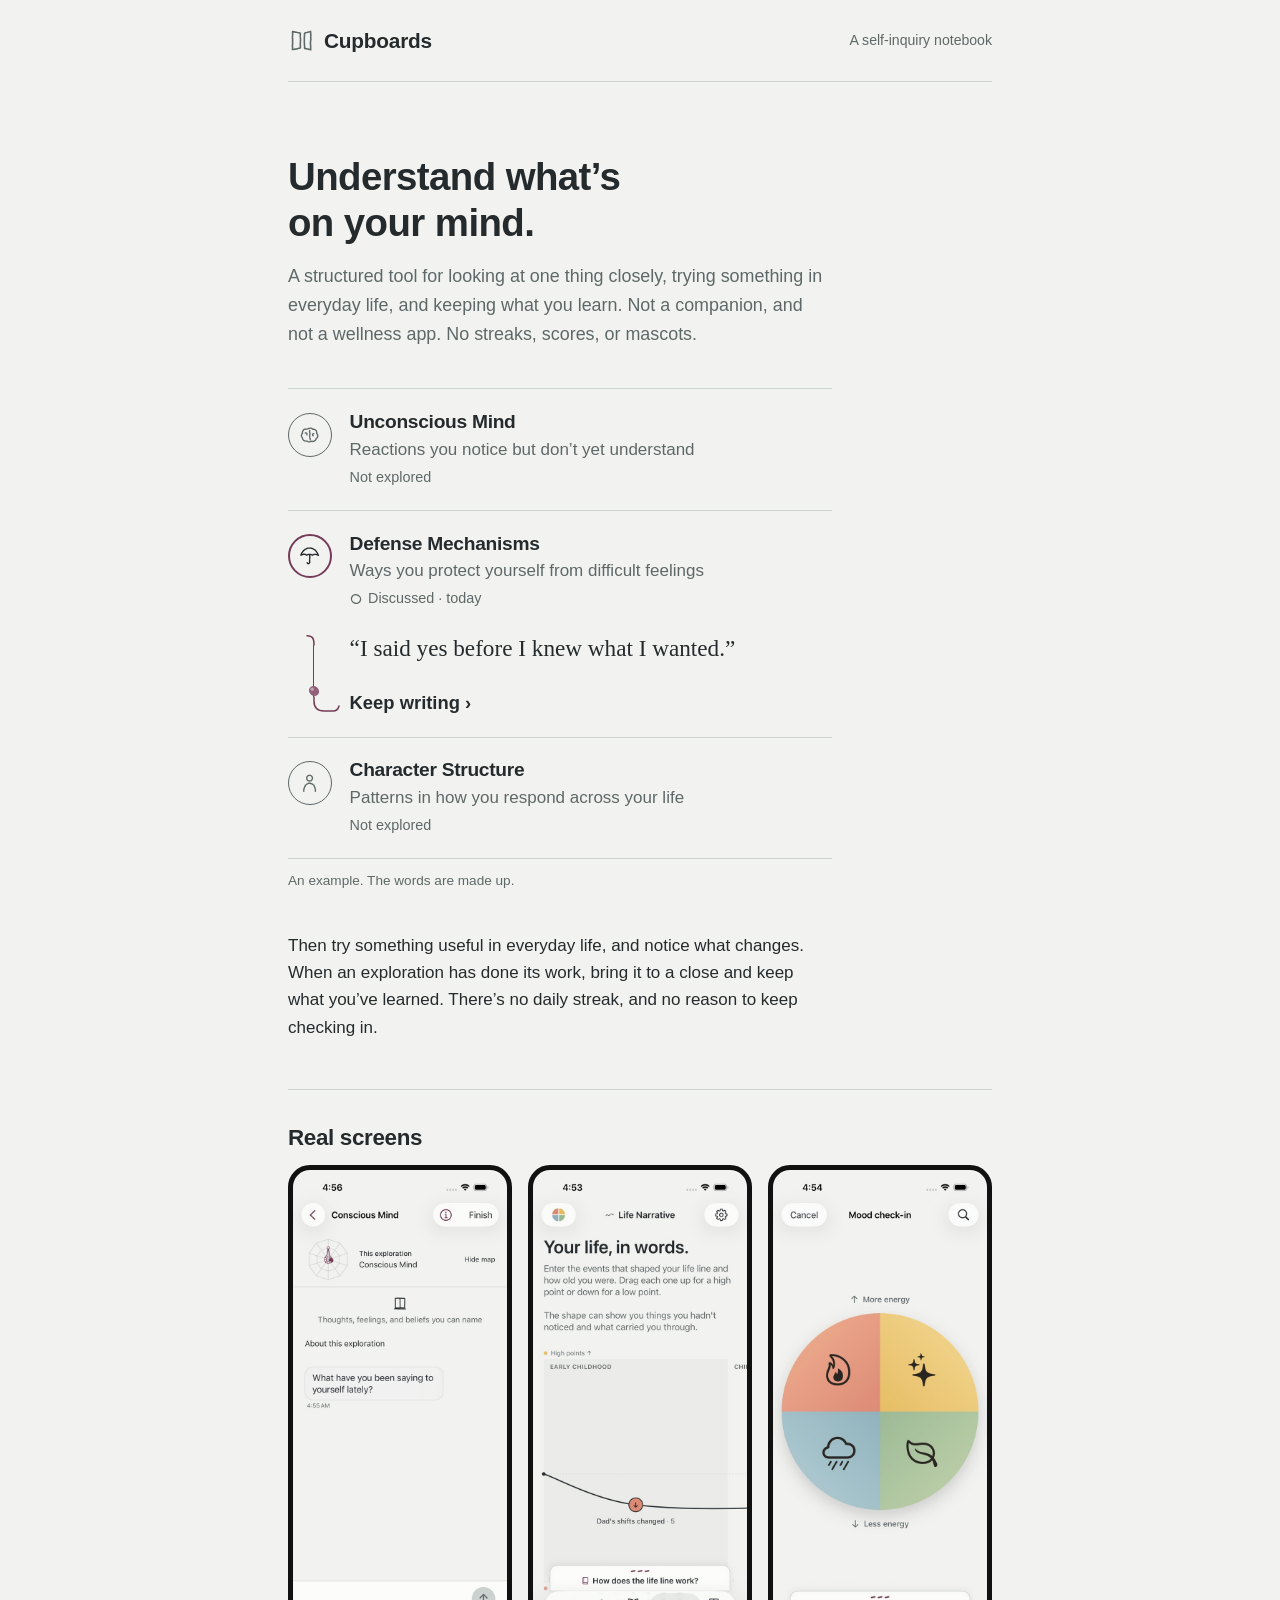
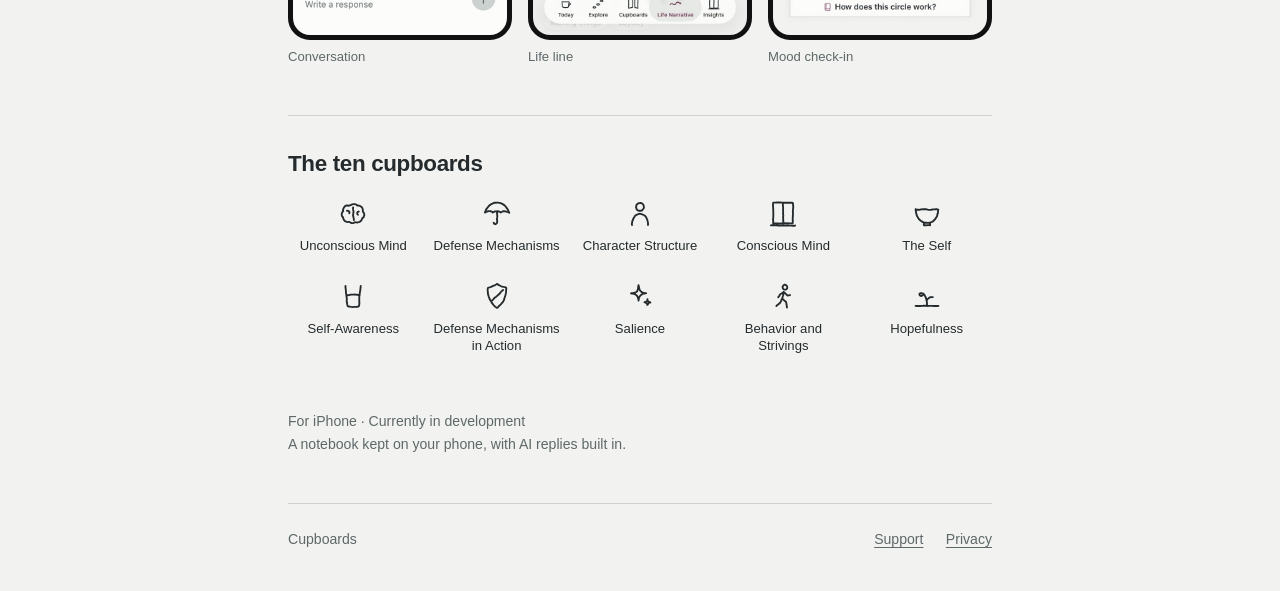
==== commit 58284fc7: "feat: follow the device's light or dark setting The Paper and Dark switch and its script are removed" ====
--- a/index.html
+++ b/index.html
@@ -52,13 +52,10 @@
     </section>
     <section class="screens" aria-labelledby="screens-title">
       <h2 id="screens-title">Real screens</h2>
-      <div class="switches" id="switches" hidden>
-        <div role="group" aria-label="Look"><span class="switch-label">Look</span><span class="seg" id="seg-look"><button type="button" data-v="light">Paper</button><button type="button" data-v="dark">Dark</button></span></div>
-      </div>
       <div class="shots">
-        <figure class="shot"><a href="screens/chalk-conversation-light.jpg" data-shot="conversation"><picture><source srcset="screens/chalk-conversation-dark.jpg" media="(prefers-color-scheme: dark)"><img src="screens/chalk-conversation-light.jpg" width="598" height="1300" loading="lazy" alt="A conversation in the Conscious Mind cupboard."></picture></a><figcaption>Conversation</figcaption></figure>
-        <figure class="shot"><a href="screens/chalk-lifeline-light.jpg" data-shot="lifeline"><picture><source srcset="screens/chalk-lifeline-dark.jpg" media="(prefers-color-scheme: dark)"><img src="screens/chalk-lifeline-light.jpg" width="598" height="1300" loading="lazy" alt="The life line in Life Narrative, with one moment placed below the middle."></picture></a><figcaption>Life line</figcaption></figure>
-        <figure class="shot"><a href="screens/chalk-mood-light.jpg" data-shot="mood"><picture><source srcset="screens/chalk-mood-dark.jpg" media="(prefers-color-scheme: dark)"><img src="screens/chalk-mood-light.jpg" width="598" height="1300" loading="lazy" alt="The mood check-in circle, in four colored quarters."></picture></a><figcaption>Mood check-in</figcaption></figure>
+        <figure class="shot"><span class="frame"><picture><source srcset="screens/chalk-conversation-dark.jpg" media="(prefers-color-scheme: dark)"><img src="screens/chalk-conversation-light.jpg" width="598" height="1300" loading="lazy" alt="A conversation in the Conscious Mind cupboard."></picture></span><figcaption>Conversation</figcaption></figure>
+        <figure class="shot"><span class="frame"><picture><source srcset="screens/chalk-lifeline-dark.jpg" media="(prefers-color-scheme: dark)"><img src="screens/chalk-lifeline-light.jpg" width="598" height="1300" loading="lazy" alt="The life line in Life Narrative, with one moment placed below the middle."></picture></span><figcaption>Life line</figcaption></figure>
+        <figure class="shot"><span class="frame"><picture><source srcset="screens/chalk-mood-dark.jpg" media="(prefers-color-scheme: dark)"><img src="screens/chalk-mood-light.jpg" width="598" height="1300" loading="lazy" alt="The mood check-in circle, in four colored quarters."></picture></span><figcaption>Mood check-in</figcaption></figure>
       </div>
     </section>
     <section class="cupboards" aria-labelledby="cupboards-title">
@@ -82,6 +79,5 @@
     <span>Cupboards</span>
     <nav aria-label="Footer"><a href="support.html">Support</a><a href="privacy.html">Privacy</a></nav>
   </footer>
-  <script src="site.js" defer></script>
 </body>
 </html>
--- a/styles.css
+++ b/styles.css
@@ -16,9 +16,8 @@
   background: var(--paper);
   font-synthesis: none;
 }
-/* Dark: the device's setting, unless Paper was chosen on the page. */
 @media (prefers-color-scheme: dark) {
-  :root:not([data-look="light"]) {
+  :root {
     --paper: #171c1d;
     --sheet: #22292b;
     --ink: #f1f3ef;
@@ -29,18 +28,6 @@
     --corner: 12px;
   }
 }
-:root[data-look="dark"] {
-  color-scheme: dark;
-  --paper: #171c1d;
-  --sheet: #22292b;
-  --ink: #f1f3ef;
-  --muted: #afbbb7;
-  --rule: #465351;
-  --thread: #d6a1ba;
-  --bead: #b98aa2;
-  --corner: 12px;
-}
-:root[data-look="light"] { color-scheme: light; }
 * { box-sizing: border-box; }
 body { margin: 0; font-size: 1.0625rem; line-height: 1.6; }
 a { color: var(--ink); text-underline-offset: .22em; overflow-wrap: anywhere; }
@@ -96,20 +83,11 @@
 .opening { grid-column: 2; padding: 1.4rem 12% 0 0; }
 .row .opening .words { font-family: var(--serif); font-size: 1.45rem; line-height: 1.3; color: var(--ink); margin-bottom: 1.6rem; }
 .row .opening .action { font-weight: 600; font-size: 1.15rem; line-height: 1.7rem; color: var(--ink); }
-/* From the style guide: the look switch, real screens, and the ten cupboards. */
+/* From the style guide: real screens and the ten cupboards. */
 .screens, .cupboards { border-top: 1px solid var(--rule); padding-block: 2.2rem 1rem; margin-top: 2rem; }
-.switches { display: flex; flex-wrap: wrap; gap: .8rem 1.4rem; margin-bottom: 1.4rem; font-size: .85rem; }
-.switches[hidden] { display: none; }
-.switches > div { display: flex; flex-wrap: wrap; align-items: center; gap: .5rem; }
-.switch-label { color: var(--muted); }
-.seg { display: inline-flex; flex-wrap: wrap; border: 1px solid var(--muted); border-radius: 6px; overflow: hidden; }
-.seg button { border: 0; background: transparent; color: var(--ink); padding: .5rem .7rem; font: 500 .82rem var(--sans); cursor: pointer; min-height: 2.2rem; }
-.seg button + button { border-left: 1px solid var(--rule); }
-.seg button[aria-pressed="true"] { background: var(--ink); color: var(--paper); }
-.seg button:focus-visible { outline-offset: -3px; }
 .shots { display: grid; grid-template-columns: repeat(3, 1fr); gap: 1rem; }
 .shot { margin: 0; }
-.shot a { display: block; border: 5px solid #111; border-radius: 22px; overflow: hidden; background: #111; }
+.shot .frame { display: block; border: 5px solid #111; border-radius: 22px; overflow: hidden; background: #111; }
 .shot img { display: block; width: 100%; height: auto; }
 .shot figcaption { font-size: .82rem; color: var(--muted); margin-top: .4rem; }
 .icons { list-style: none; margin: 1.2rem 0 0; padding: 0; display: grid; grid-template-columns: repeat(5, 1fr); gap: 1.6rem .8rem; }
@@ -153,7 +131,7 @@
   .row .opening .words { font-size: 1.3rem; }
   .summary { padding: 1.2rem; }
   .shots { gap: .6rem; }
-  .shot a { border-width: 3px; border-radius: 14px; }
+  .shot .frame { border-width: 3px; border-radius: 14px; }
   .icons { grid-template-columns: repeat(2, 1fr); }
 }
 @media print {
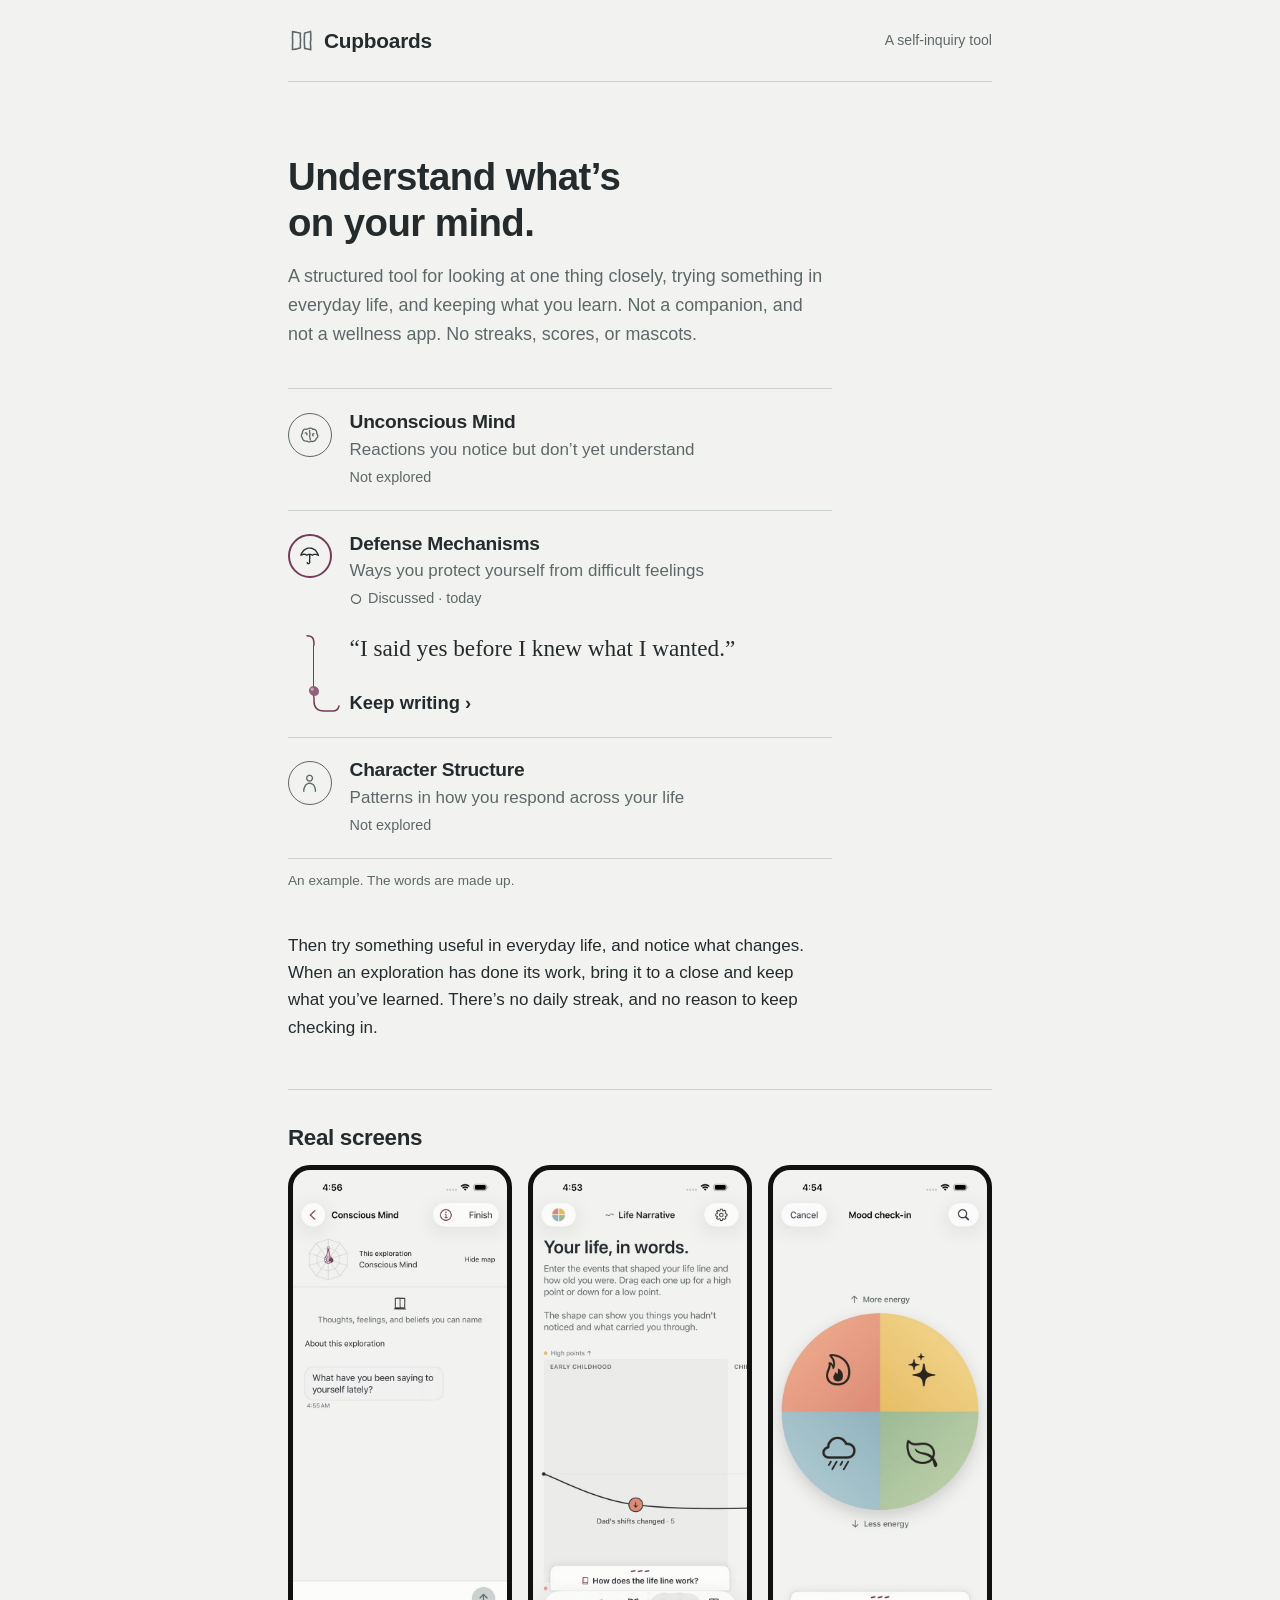
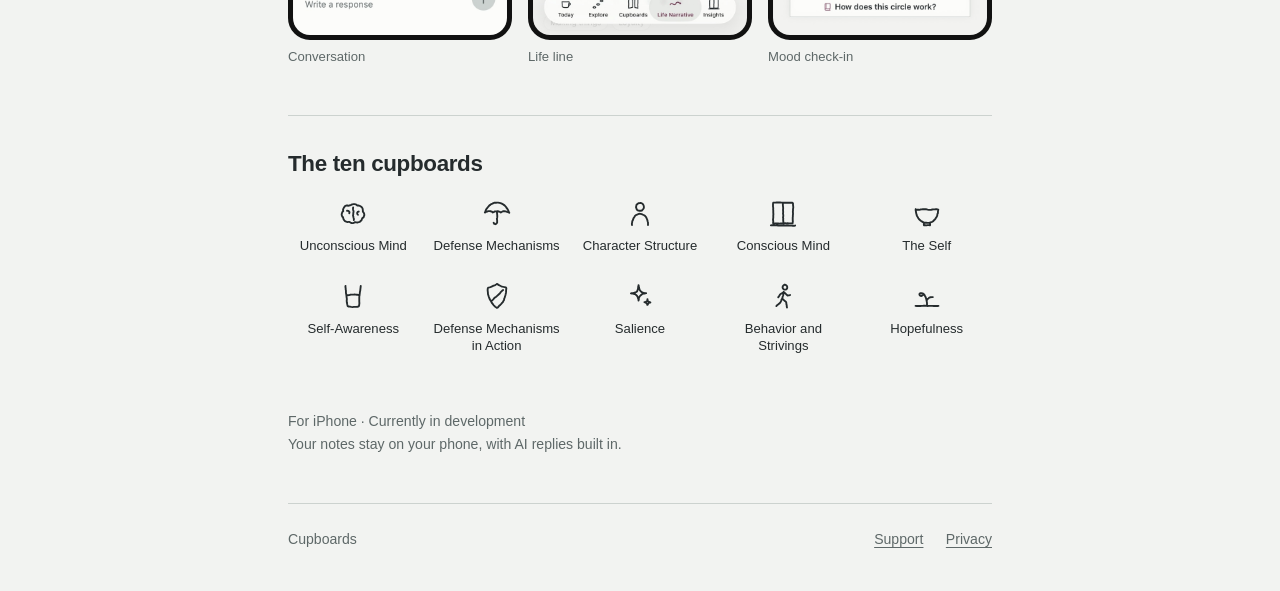
==== commit 63495b92: "docs: call Cupboards a self-inquiry tool, and the person's writing their notes The word "notebook" i" ====
--- a/index.html
+++ b/index.html
@@ -5,15 +5,15 @@
   <meta name="viewport" content="width=device-width, initial-scale=1">
   <meta name="robots" content="noindex, nofollow">
   <meta name="color-scheme" content="light dark">
-  <meta name="description" content="Cupboards is a self-inquiry notebook for exploring what’s on your mind and carrying what you learn into everyday life.">
-  <title>Cupboards · A self-inquiry notebook</title>
+  <meta name="description" content="Cupboards is a self-inquiry tool for exploring what’s on your mind and carrying what you learn into everyday life.">
+  <title>Cupboards · A self-inquiry tool</title>
   <link rel="stylesheet" href="styles.css">
 </head>
 <body class="landing">
   <a class="skip" href="#main">Skip to content</a>
   <header class="site-header shell">
     <a class="brand" href="index.html" aria-current="page"><svg class="hand " viewBox="0 0 24 24" fill="none" aria-hidden="true"><path d="M4.0,4.0 L4.0,4.9 L4.1,5.9 L4.1,6.8 L4.0,7.5 L4.0,8.4 L3.9,9.3 L4.0,10.2 L4.1,11.2 L4.1,12.1 L4.0,12.9 L4.1,13.8 L4.1,14.8 L4.0,15.6 L3.9,16.4 L4.0,17.3 L4.0,18.2 L4.0,19.1 L3.9,19.9 M4.0,4.0 L5.0,4.3 L5.7,4.3 L6.6,4.6 L7.4,4.7 L8.3,4.9 L9.1,5.0 L10.0,5.2 L10.9,5.6 L10.9,6.6 L10.8,7.4 L10.8,8.3 L10.9,9.3 L11.0,10.2 L11.1,11.2 L11.0,12.1 L11.0,13.0 L10.9,13.8 L10.8,14.6 L10.9,15.6 L10.9,16.6 L10.9,17.4 L11.0,18.4 L10.1,18.7 L9.2,18.8 L8.4,19.1 L7.7,19.4 L6.7,19.5 L5.7,19.6 L4.8,19.8 L3.9,19.9 M19.9,3.9 L20.0,4.9 L20.0,5.8 L20.1,6.7 L20.2,7.7 L20.0,8.4 L20.1,9.4 L20.1,10.3 L20.2,11.2 L20.0,12.0 L19.9,12.8 L19.8,13.6 L19.8,14.5 L19.9,15.4 L19.9,16.4 L20.1,17.4 L19.9,18.2 L20.0,19.1 L20.1,20.1 M19.9,4.0 L19.1,4.2 L18.2,4.4 L17.4,4.6 L16.6,4.9 L15.6,5.0 L14.9,5.4 L14.5,5.9 L14.6,6.9 L14.5,7.7 L14.5,8.6 L14.4,9.4 L14.4,10.3 L14.4,11.2 L14.4,12.1 L14.4,12.9 L14.4,13.8 L14.5,14.8 L14.5,15.7 L14.6,16.7 L14.7,17.6 L14.6,18.4 L14.9,19.0 L15.7,19.1 L16.4,19.2 L17.4,19.4 L18.2,19.6 L19.2,19.9 L20.1,20.1"/></svg>Cupboards</a>
-    <span class="small">A self-inquiry notebook</span>
+    <span class="small">A self-inquiry tool</span>
   </header>
   <main id="main" class="shell" tabindex="-1">
     <section class="landing-intro" aria-labelledby="intro-title">
@@ -73,7 +73,7 @@
         <li><svg class="hand" viewBox="0 0 24 24" fill="none" aria-hidden="true"><path d="M3.4,19.4 L4.4,19.5 L5.3,19.5 L6.3,19.5 L7.1,19.5 L8.0,19.4 L8.8,19.4 L9.6,19.3 L10.4,19.2 L11.5,19.4 L12.6,19.5 L13.3,19.4 L14.2,19.4 L15.1,19.4 L16.0,19.4 L17.1,19.5 L17.9,19.4 L18.9,19.5 L19.9,19.5 L20.6,19.4 M12.0,19.4 L12.0,18.5 L12.0,17.6 L11.9,16.6 L11.7,15.6 L11.5,14.7 L11.3,13.8 L11.0,12.9 L10.5,12.0 L10.1,11.2 L9.4,10.4 M9.5,10.5 L8.7,10.0 L7.8,9.8 L6.8,9.9 L6.3,10.6 L6.6,11.6 L7.4,12.0 L8.2,11.8 L9.0,11.3 L9.7,10.7 M11.9,15.1 L12.4,14.3 L13.1,13.8 L13.7,13.2 L14.7,12.9 L15.6,12.8 L16.4,12.8"/></svg><span>Hopefulness</span></li>
       </ul>
     </section>
-    <p class="landing-note">For iPhone · Currently in development<br>A notebook kept on your phone, with AI replies built in.</p>
+    <p class="landing-note">For iPhone · Currently in development<br>Your notes stay on your phone, with AI replies built in.</p>
   </main>
   <footer class="shell">
     <span>Cupboards</span>
